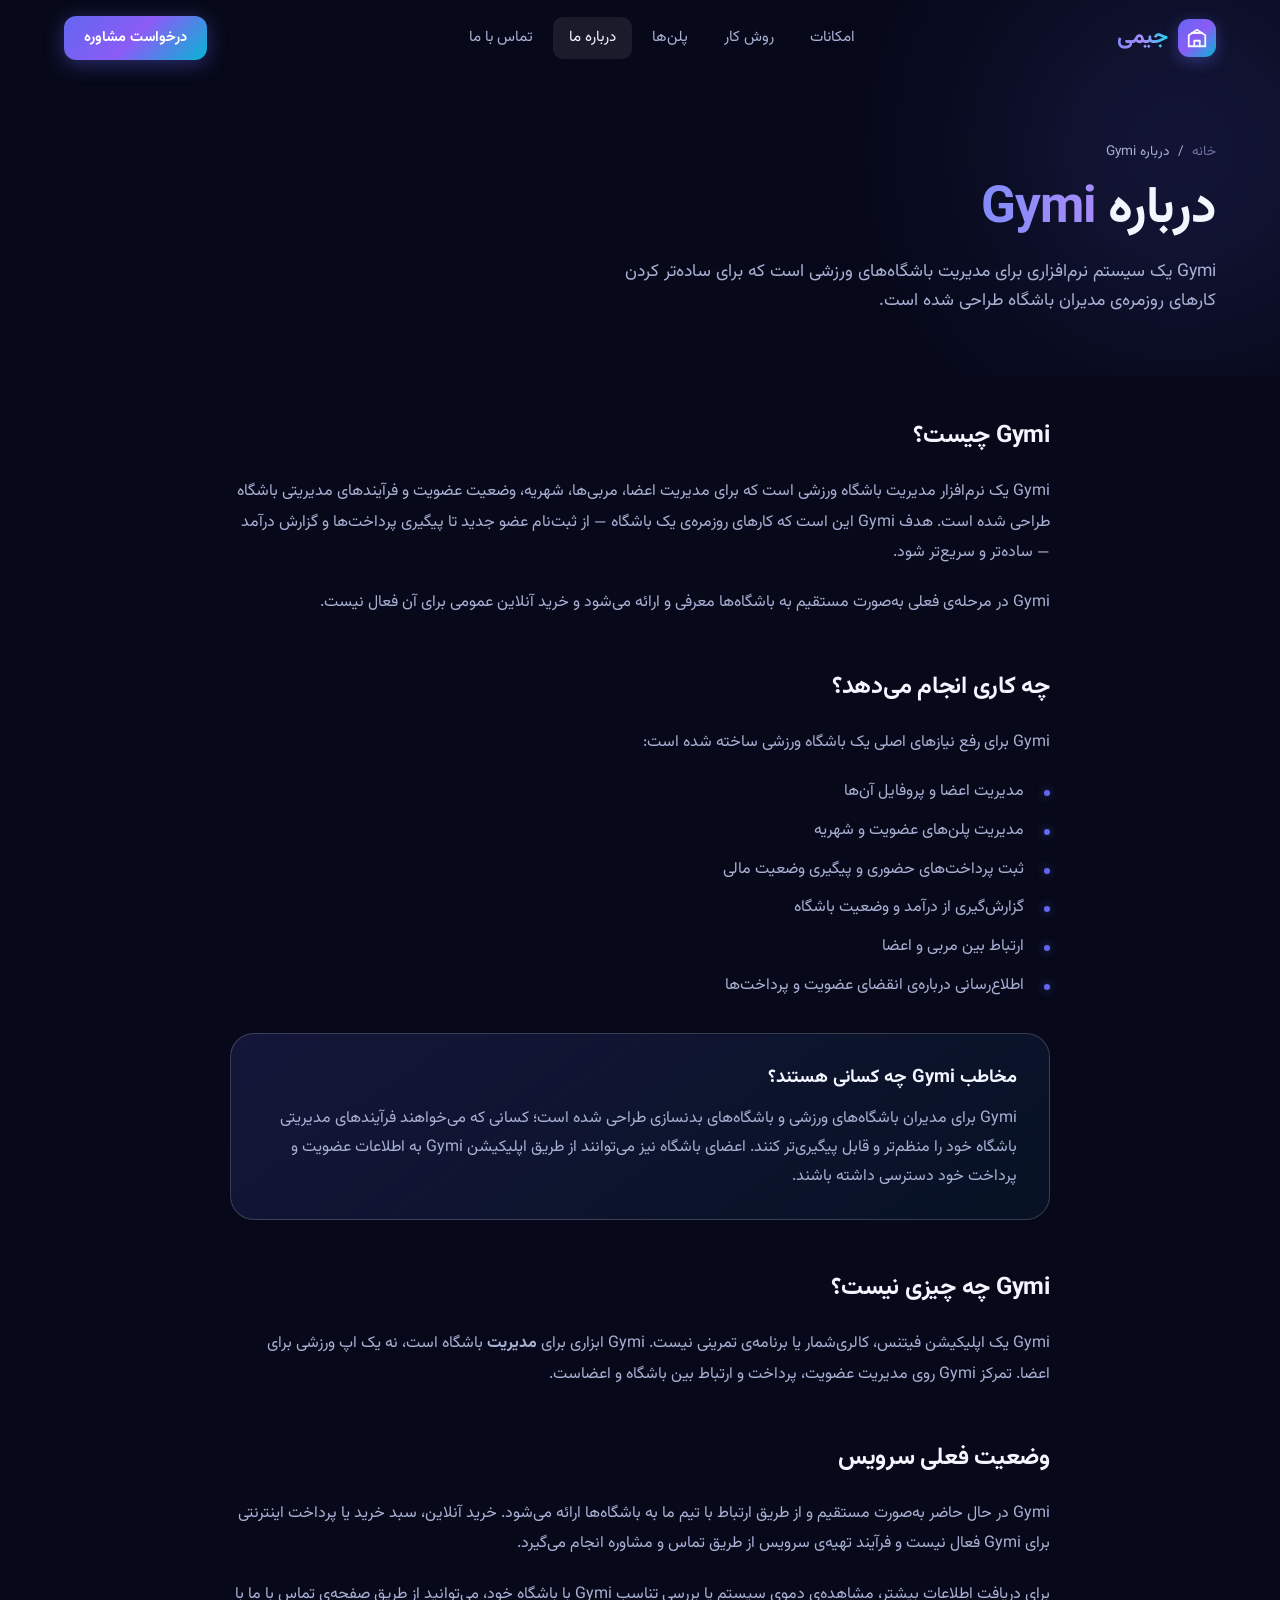
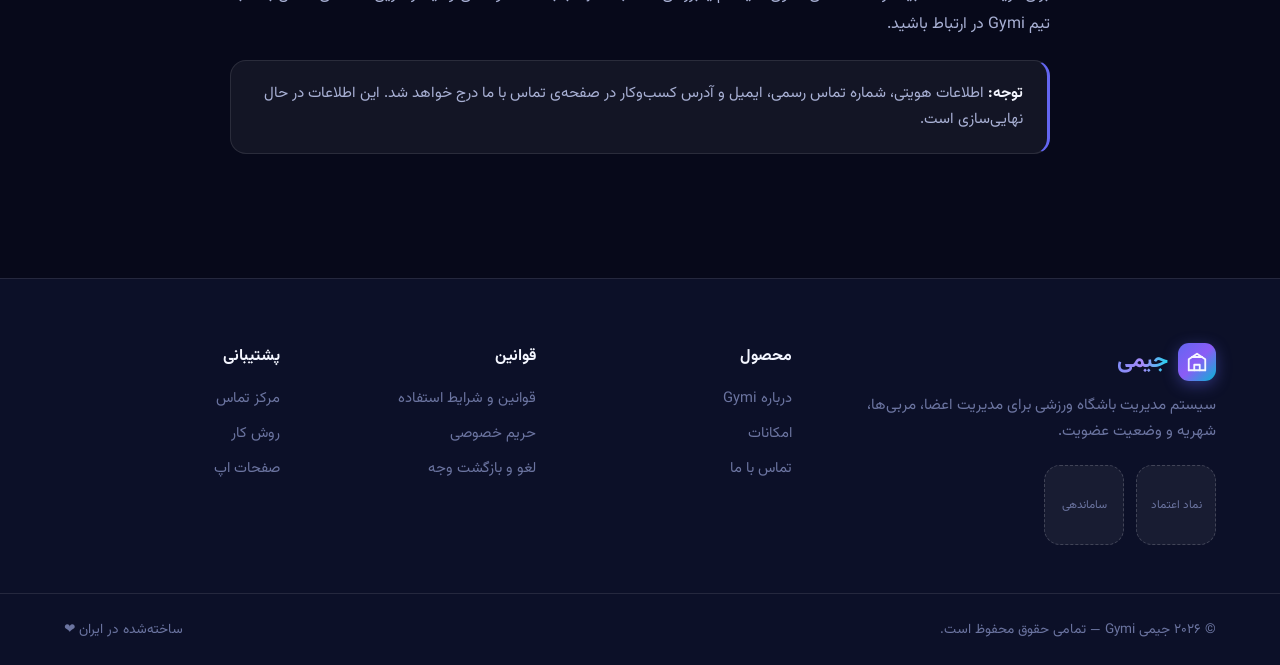
==== about.html @ 2851ead1 "add some pages" ====
<!DOCTYPE html>
<html lang="fa" dir="rtl">

<head>
    <meta charset="UTF-8">
    <meta name="viewport" content="width=device-width, initial-scale=1.0">
    <meta name="description"
        content="درباره جیمی (Gymi) — سیستم مدیریت باشگاه ورزشی برای مدیریت اعضا، مربی‌ها، شهریه و وضعیت عضویت.">
    <title>درباره Gymi | مدیریت هوشمند باشگاه ورزشی</title>

    <link rel="preload" href="fonts/Vazirmatn-Regular.woff2" as="font" type="font/woff2" crossorigin>
    <link rel="preload" href="fonts/Vazirmatn-Bold.woff2" as="font" type="font/woff2" crossorigin>
    <link rel="stylesheet" href="style.css">
</head>

<body>

    <div class="scroll-progress" id="scrollProgress"></div>

    <header class="navbar scrolled" id="navbar">
        <div class="container nav-container">
            <a href="index.html" class="logo">
                <span class="logo-icon">
                    <svg viewBox="0 0 24 24" fill="none" stroke="currentColor" stroke-width="2" stroke-linecap="round"
                        stroke-linejoin="round">
                        <path d="M6.5 6.5h11" />
                        <path d="M21 21H3" />
                        <path d="M3 21V9l9-6 9 6v12" />
                        <path d="M9 21v-6h6v6" />
                    </svg>
                </span>
                <span class="logo-accent">جیمی</span>
            </a>

            <nav class="nav-menu" id="navMenu">
                <a href="index.html#features" class="nav-link">امکانات</a>
                <a href="index.html#how" class="nav-link">روش کار</a>
                <a href="index.html#pricing" class="nav-link">پلن‌ها</a>
                <a href="about.html" class="nav-link active">درباره ما</a>
                <a href="contact.html" class="nav-link">تماس با ما</a>
                <div class="nav-actions-mobile">
                    <a href="contact.html" class="btn btn-primary btn-sm">درخواست مشاوره</a>
                </div>
            </nav>

            <div class="nav-actions">
                <a href="contact.html" class="btn btn-primary btn-sm">درخواست مشاوره</a>
                <button class="hamburger" id="hamburger" aria-label="منو">
                    <span></span><span></span><span></span>
                </button>
            </div>
        </div>
    </header>

    <section class="page-header">
        <div class="container">
            <div class="page-header-content">
                <nav class="page-breadcrumb" aria-label="مسیر صفحه">
                    <a href="index.html">خانه</a>
                    <span>/</span>
                    <span>درباره Gymi</span>
                </nav>
                <h1 class="page-title">درباره <span class="gradient-text">Gymi</span></h1>
                <p class="page-subtitle">
                    Gymi یک سیستم نرم‌افزاری برای مدیریت باشگاه‌های ورزشی است که برای ساده‌تر کردن کارهای روزمره‌ی
                    مدیران باشگاه طراحی شده است.
                </p>
            </div>
        </div>
    </section>

    <section class="legal-section">
        <div class="container">
            <div class="about-content">

                <h2>Gymi چیست؟</h2>
                <p>
                    Gymi یک نرم‌افزار مدیریت باشگاه ورزشی است که برای مدیریت اعضا، مربی‌ها، شهریه، وضعیت عضویت و
                    فرآیندهای مدیریتی باشگاه طراحی شده است. هدف Gymi این است که کارهای روزمره‌ی یک باشگاه — از ثبت‌نام
                    عضو جدید تا پیگیری پرداخت‌ها و گزارش درآمد — ساده‌تر و سریع‌تر شود.
                </p>
                <p>
                    Gymi در مرحله‌ی فعلی به‌صورت مستقیم به باشگاه‌ها معرفی و ارائه می‌شود و خرید آنلاین عمومی برای آن
                    فعال نیست.
                </p>

                <h2>چه کاری انجام می‌دهد؟</h2>
                <p>Gymi برای رفع نیازهای اصلی یک باشگاه ورزشی ساخته شده است:</p>
                <ul>
                    <li>مدیریت اعضا و پروفایل آن‌ها</li>
                    <li>مدیریت پلن‌های عضویت و شهریه</li>
                    <li>ثبت پرداخت‌های حضوری و پیگیری وضعیت مالی</li>
                    <li>گزارش‌گیری از درآمد و وضعیت باشگاه</li>
                    <li>ارتباط بین مربی و اعضا</li>
                    <li>اطلاع‌رسانی درباره‌ی انقضای عضویت و پرداخت‌ها</li>
                </ul>

                <div class="about-highlight">
                    <h3>مخاطب Gymi چه کسانی هستند؟</h3>
                    <p>
                        Gymi برای مدیران باشگاه‌های ورزشی و باشگاه‌های بدنسازی طراحی شده است؛ کسانی که می‌خواهند
                        فرآیندهای مدیریتی باشگاه خود را منظم‌تر و قابل پیگیری‌تر کنند. اعضای باشگاه نیز می‌توانند از
                        طریق اپلیکیشن Gymi به اطلاعات عضویت و پرداخت خود دسترسی داشته باشند.
                    </p>
                </div>

                <h2>Gymi چه چیزی نیست؟</h2>
                <p>
                    Gymi یک اپلیکیشن فیتنس، کالری‌شمار یا برنامه‌ی تمرینی نیست. Gymi ابزاری برای <strong>مدیریت</strong>
                    باشگاه است، نه یک اپ ورزشی برای اعضا. تمرکز Gymi روی مدیریت عضویت، پرداخت و ارتباط بین باشگاه و
                    اعضاست.
                </p>

                <h2>وضعیت فعلی سرویس</h2>
                <p>
                    Gymi در حال حاضر به‌صورت مستقیم و از طریق ارتباط با تیم ما به باشگاه‌ها ارائه می‌شود. خرید آنلاین،
                    سبد خرید یا پرداخت اینترنتی برای Gymi فعال نیست و فرآیند تهیه‌ی سرویس از طریق تماس و مشاوره انجام
                    می‌گیرد.
                </p>
                <p>
                    برای دریافت اطلاعات بیشتر، مشاهده‌ی دموی سیستم یا بررسی تناسب Gymi با باشگاه خود، می‌توانید از طریق
                    صفحه‌ی <a href="contact.html">تماس با ما</a> با تیم Gymi در ارتباط باشید.
                </p>

                <div class="legal-note">
                    <strong>توجه:</strong> اطلاعات هویتی، شماره تماس رسمی، ایمیل و آدرس کسب‌وکار در صفحه‌ی <a
                        href="contact.html">تماس با ما</a> درج خواهد شد. این اطلاعات در حال نهایی‌سازی است.
                </div>

            </div>
        </div>
    </section>

    <footer class="footer">
        <div class="container footer-container">
            <div class="footer-brand">
                <a href="index.html" class="logo">
                    <span class="logo-icon">
                        <svg viewBox="0 0 24 24" fill="none" stroke="currentColor" stroke-width="2"
                            stroke-linecap="round" stroke-linejoin="round">
                            <path d="M6.5 6.5h11" />
                            <path d="M21 21H3" />
                            <path d="M3 21V9l9-6 9 6v12" />
                            <path d="M9 21v-6h6v6" />
                        </svg>
                    </span>
                    <span class="logo-accent">جیمی</span>
                </a>
                <p>سیستم مدیریت باشگاه ورزشی برای مدیریت اعضا، مربی‌ها، شهریه و وضعیت عضویت.</p>
                <div class="trust-badges" aria-label="نمادهای اعتماد">
                    <div class="trust-badge-placeholder" title="محل قرارگیری نماد اعتماد الکترونیکی"><span>نماد
                            اعتماد</span></div>
                    <div class="trust-badge-placeholder" title="محل قرارگیری نماد ساماندهی"><span>ساماندهی</span></div>
                </div>
            </div>
            <div class="footer-links">
                <div class="footer-col">
                    <h4>محصول</h4>
                    <a href="about.html">درباره Gymi</a>
                    <a href="index.html#features">امکانات</a>
                    <a href="contact.html">تماس با ما</a>
                </div>
                <div class="footer-col">
                    <h4>قوانین</h4>
                    <a href="terms.html">قوانین و شرایط استفاده</a>
                    <a href="privacy.html">حریم خصوصی</a>
                    <a href="refund.html">لغو و بازگشت وجه</a>
                </div>
                <div class="footer-col">
                    <h4>پشتیبانی</h4>
                    <a href="contact.html">مرکز تماس</a>
                    <a href="index.html#how">روش کار</a>
                    <a href="index.html#showcase">صفحات اپ</a>
                </div>
            </div>
        </div>
        <div class="footer-bottom">
            <div class="container">
                <p>© ۲۰۲۶ جیمی Gymi — تمامی حقوق محفوظ است.</p>
                <p class="footer-note">ساخته‌شده در ایران ❤️</p>
            </div>
        </div>
    </footer>

    <script src="script.js"></script>
</body>

</html>
---- style.css ----
/* =================================
   Font Face — Vazirmatn (Self-Hosted)
   ================================= */
@font-face {
    font-family: 'Vazirmatn';
    src: url('fonts/Vazirmatn-Regular.woff2') format('woff2');
    font-weight: 400;
    font-style: normal;
    font-display: swap;
}

@font-face {
    font-family: 'Vazirmatn';
    src: url('fonts/Vazirmatn-SemiBold.woff2') format('woff2');
    font-weight: 600;
    font-style: normal;
    font-display: swap;
}

@font-face {
    font-family: 'Vazirmatn';
    src: url('fonts/Vazirmatn-Bold.woff2') format('woff2');
    font-weight: 800;
    font-style: normal;
    font-display: swap;
}

:root {
    --bg: #07091a;
    --bg-2: #0c1028;
    --surface: rgba(255, 255, 255, 0.05);
    --surface-2: rgba(255, 255, 255, 0.08);
    --border: rgba(255, 255, 255, 0.1);
    --border-2: rgba(255, 255, 255, 0.18);

    --text: #f4f6ff;
    --text-2: #a8b0d4;
    --text-3: #6b74a0;

    --primary: #6366f1;
    --primary-2: #8b5cf6;
    --accent: #06b6d4;
    --success: #10b981;
    --warning: #f59e0b;

    --grad-primary: linear-gradient(135deg, #6366f1 0%, #8b5cf6 50%, #06b6d4 100%);
    --grad-text: linear-gradient(90deg, #818cf8, #a78bfa, #22d3ee);
    --grad-card: linear-gradient(145deg, rgba(99, 102, 241, 0.15), rgba(6, 182, 212, 0.05));

    --shadow-sm: 0 2px 8px rgba(0, 0, 0, 0.2);
    --shadow-md: 0 8px 30px rgba(0, 0, 0, 0.35);
    --shadow-lg: 0 20px 60px rgba(0, 0, 0, 0.5);
    --shadow-glow: 0 0 40px rgba(99, 102, 241, 0.35);

    --container: 1200px;
    --radius: 16px;
    --radius-lg: 24px;
    --radius-xl: 32px;

    --t-fast: 0.2s ease;
    --t-base: 0.35s cubic-bezier(0.4, 0, 0.2, 1);
    --t-slow: 0.6s cubic-bezier(0.16, 1, 0.3, 1);
}

*,
*::before,
*::after {
    margin: 0;
    padding: 0;
    box-sizing: border-box;
}

html {
    scroll-behavior: smooth;
    scroll-padding-top: 90px;
}

body {
    font-family: 'Vazirmatn', system-ui, -apple-system, 'Segoe UI', sans-serif;
    background-color: var(--bg);
    color: var(--text);
    line-height: 1.7;
    overflow-x: hidden;
    -webkit-font-smoothing: antialiased;
}

body.no-scroll {
    overflow: hidden;
}

a {
    color: inherit;
    text-decoration: none;
}

ul {
    list-style: none;
}

img,
svg {
    display: block;
    max-width: 100%;
}

button {
    font-family: inherit;
    cursor: pointer;
    border: none;
    background: none;
    color: inherit;
}

.container {
    width: 100%;
    max-width: var(--container);
    margin: 0 auto;
    padding: 0 24px;
}

::selection {
    background: var(--primary);
    color: #fff;
}

::-webkit-scrollbar {
    width: 10px;
}

::-webkit-scrollbar-track {
    background: var(--bg-2);
}

::-webkit-scrollbar-thumb {
    background: linear-gradient(180deg, var(--primary), var(--primary-2));
    border-radius: 10px;
    border: 2px solid var(--bg-2);
}

/* ===== Preloader ===== */
.preloader {
    position: fixed;
    inset: 0;
    z-index: 9999;
    background: var(--bg);
    display: flex;
    align-items: center;
    justify-content: center;
    transition: opacity 0.5s ease, visibility 0.5s ease;
}

.preloader.hidden {
    opacity: 0;
    visibility: hidden;
    pointer-events: none;
}

.preloader-content {
    text-align: center;
}

.preloader-logo {
    font-size: 2rem;
    font-weight: 800;
    margin-bottom: 20px;
    background: var(--grad-text);
    -webkit-background-clip: text;
    background-clip: text;
    -webkit-text-fill-color: transparent;
    animation: pulse 1.5s ease-in-out infinite;
}

.preloader-bar {
    width: 200px;
    height: 4px;
    background: var(--surface-2);
    border-radius: 10px;
    overflow: hidden;
}

.preloader-bar span {
    display: block;
    height: 100%;
    width: 40%;
    background: var(--grad-primary);
    border-radius: 10px;
    animation: loading 1.2s ease-in-out infinite;
}

@keyframes loading {
    0% {
        transform: translateX(100%);
    }

    100% {
        transform: translateX(-250%);
    }
}

@keyframes pulse {

    0%,
    100% {
        opacity: 1;
    }

    50% {
        opacity: 0.5;
    }
}

/* ===== Scroll Progress ===== */
.scroll-progress {
    position: fixed;
    top: 0;
    right: 0;
    height: 3px;
    width: 0%;
    background: var(--grad-primary);
    z-index: 1000;
    transition: width 0.1s linear;
    box-shadow: 0 0 10px rgba(99, 102, 241, 0.6);
}

/* ===== Buttons ===== */
.btn {
    display: inline-flex;
    align-items: center;
    justify-content: center;
    gap: 8px;
    padding: 14px 28px;
    border-radius: 12px;
    font-size: 1rem;
    font-weight: 700;
    transition: all var(--t-base);
    position: relative;
    overflow: hidden;
    white-space: nowrap;
}

.btn-sm {
    padding: 10px 20px;
    font-size: 0.9rem;
}

.btn-block {
    width: 100%;
}

.btn-primary {
    background: var(--grad-primary);
    color: #fff;
    box-shadow: 0 4px 20px rgba(99, 102, 241, 0.4);
}

.btn-primary::before {
    content: '';
    position: absolute;
    inset: 0;
    background: linear-gradient(135deg, #818cf8, #22d3ee);
    opacity: 0;
    transition: opacity var(--t-base);
}

.btn-primary:hover {
    transform: translateY(-2px);
    box-shadow: 0 8px 30px rgba(99, 102, 241, 0.55);
}

.btn-primary:hover::before {
    opacity: 1;
}

.btn-primary>* {
    position: relative;
    z-index: 1;
}

.btn-ghost {
    background: var(--surface);
    border: 1px solid var(--border-2);
    color: var(--text);
    backdrop-filter: blur(10px);
}

.btn-ghost:hover {
    background: var(--surface-2);
    border-color: var(--primary);
    transform: translateY(-2px);
}

/* ===== Navbar ===== */
.navbar {
    position: fixed;
    top: 0;
    right: 0;
    left: 0;
    z-index: 100;
    padding: 16px 0;
    transition: all var(--t-base);
}

.navbar.scrolled {
    padding: 10px 0;
    background: rgba(7, 9, 26, 0.8);
    backdrop-filter: blur(20px) saturate(180%);
    border-bottom: 1px solid var(--border);
    box-shadow: 0 10px 40px rgba(0, 0, 0, 0.3);
}

.nav-container {
    display: flex;
    align-items: center;
    justify-content: space-between;
    gap: 20px;
}

.logo {
    display: flex;
    align-items: center;
    gap: 10px;
    font-size: 1.4rem;
    font-weight: 800;
    transition: transform var(--t-fast);
}

.logo:hover {
    transform: scale(1.05);
}

.logo-icon {
    width: 38px;
    height: 38px;
    display: grid;
    place-items: center;
    background: var(--grad-primary);
    border-radius: 11px;
    padding: 8px;
    box-shadow: 0 4px 15px rgba(99, 102, 241, 0.4);
}

.logo-accent {
    background: var(--grad-text);
    -webkit-background-clip: text;
    background-clip: text;
    -webkit-text-fill-color: transparent;
}

.nav-menu {
    display: flex;
    align-items: center;
    gap: 4px;
}

.nav-link {
    padding: 8px 16px;
    border-radius: 10px;
    font-size: 0.95rem;
    font-weight: 500;
    color: var(--text-2);
    transition: all var(--t-fast);
    position: relative;
}

.nav-link:hover {
    color: var(--text);
    background: var(--surface);
}

.nav-link.active {
    color: var(--text);
    background: var(--surface-2);
}

.nav-actions {
    display: flex;
    align-items: center;
    gap: 12px;
}

.nav-actions-mobile {
    display: none;
}

.hamburger {
    display: none;
    width: 44px;
    height: 44px;
    flex-direction: column;
    align-items: center;
    justify-content: center;
    gap: 5px;
    border-radius: 12px;
    background: var(--surface);
    border: 1px solid var(--border);
}

.hamburger span {
    width: 20px;
    height: 2px;
    background: var(--text);
    border-radius: 2px;
    transition: all var(--t-base);
}

.hamburger.active span:nth-child(1) {
    transform: translateY(7px) rotate(45deg);
}

.hamburger.active span:nth-child(2) {
    opacity: 0;
}

.hamburger.active span:nth-child(3) {
    transform: translateY(-7px) rotate(-45deg);
}

/* ===== Hero ===== */
.hero {
    position: relative;
    min-height: 100vh;
    display: flex;
    align-items: center;
    padding: 140px 0 80px;
    overflow: hidden;
}

.hero-bg {
    position: absolute;
    inset: 0;
    z-index: 0;
    pointer-events: none;
}

.orb {
    position: absolute;
    border-radius: 50%;
    filter: blur(100px);
    opacity: 0.4;
    animation: floatOrb 20s ease-in-out infinite;
}

.orb-1 {
    width: 500px;
    height: 500px;
    background: radial-gradient(circle, #6366f1, transparent 70%);
    top: -100px;
    right: -150px;
}

.orb-2 {
    width: 450px;
    height: 450px;
    background: radial-gradient(circle, #06b6d4, transparent 70%);
    bottom: -150px;
    left: -100px;
    animation-delay: -7s;
}

.orb-3 {
    width: 350px;
    height: 350px;
    background: radial-gradient(circle, #8b5cf6, transparent 70%);
    top: 40%;
    left: 35%;
    animation-delay: -14s;
}

@keyframes floatOrb {

    0%,
    100% {
        transform: translate(0, 0) scale(1);
    }

    33% {
        transform: translate(40px, -50px) scale(1.1);
    }

    66% {
        transform: translate(-30px, 40px) scale(0.95);
    }
}

.grid-overlay {
    position: absolute;
    inset: 0;
    background-image:
        linear-gradient(rgba(255, 255, 255, 0.03) 1px, transparent 1px),
        linear-gradient(90deg, rgba(255, 255, 255, 0.03) 1px, transparent 1px);
    background-size: 60px 60px;
    mask-image: radial-gradient(ellipse at center, black 30%, transparent 75%);
    -webkit-mask-image: radial-gradient(ellipse at center, black 30%, transparent 75%);
}

.hero-container {
    position: relative;
    z-index: 1;
    display: grid;
    grid-template-columns: 1.1fr 0.9fr;
    align-items: center;
    gap: 60px;
}

.hero-content {
    max-width: 620px;
}

.badge {
    display: inline-flex;
    align-items: center;
    gap: 10px;
    padding: 8px 18px;
    background: var(--surface);
    border: 1px solid var(--border-2);
    border-radius: 100px;
    font-size: 0.85rem;
    font-weight: 600;
    color: var(--text-2);
    backdrop-filter: blur(10px);
    margin-bottom: 24px;
}

.pulse-dot {
    width: 8px;
    height: 8px;
    background: var(--success);
    border-radius: 50%;
    position: relative;
}

.pulse-dot::before {
    content: '';
    position: absolute;
    inset: 0;
    background: var(--success);
    border-radius: 50%;
    animation: pulseRing 2s ease-out infinite;
}

@keyframes pulseRing {
    0% {
        transform: scale(1);
        opacity: 1;
    }

    100% {
        transform: scale(3);
        opacity: 0;
    }
}

.hero-title {
    font-size: clamp(2.5rem, 5.5vw, 4.5rem);
    font-weight: 900;
    line-height: 1.15;
    margin-bottom: 24px;
    letter-spacing: -0.02em;
}

.gradient-text {
    background: var(--grad-text);
    -webkit-background-clip: text;
    background-clip: text;
    -webkit-text-fill-color: transparent;
    background-size: 200% 200%;
    animation: gradientShift 5s ease infinite;
}

@keyframes gradientShift {

    0%,
    100% {
        background-position: 0% 50%;
    }

    50% {
        background-position: 100% 50%;
    }
}

.hero-subtitle {
    font-size: 1.15rem;
    color: var(--text-2);
    margin-bottom: 36px;
    max-width: 540px;
}

.hero-buttons {
    display: flex;
    gap: 16px;
    flex-wrap: wrap;
    margin-bottom: 40px;
}

.hero-trust {
    display: flex;
    align-items: center;
    gap: 16px;
}

.avatars {
    display: flex;
}

.avatar {
    width: 42px;
    height: 42px;
    border-radius: 50%;
    display: grid;
    place-items: center;
    font-weight: 700;
    font-size: 0.95rem;
    color: #fff;
    background: var(--grad-primary);
    border: 2px solid var(--bg);
    margin-right: -12px;
}

.avatar:nth-child(2) {
    background: linear-gradient(135deg, #06b6d4, #3b82f6);
}

.avatar:nth-child(3) {
    background: linear-gradient(135deg, #8b5cf6, #ec4899);
}

.avatar:nth-child(4) {
    background: linear-gradient(135deg, #f59e0b, #ef4444);
}

.stars {
    color: var(--warning);
    letter-spacing: 2px;
    font-size: 0.9rem;
    margin-bottom: 2px;
}

.trust-text span {
    font-size: 0.9rem;
    color: var(--text-2);
}

/* ===== Phone Mockup ===== */
.hero-visual {
    display: flex;
    justify-content: center;
    align-items: center;
}

.phone-wrapper {
    position: relative;
    width: 340px;
}

.phone {
    position: relative;
    width: 320px;
    height: 650px;
    background: linear-gradient(145deg, #1a1f3d, #0d1026);
    border-radius: 48px;
    border: 2px solid var(--border-2);
    padding: 14px;
    box-shadow: var(--shadow-lg), var(--shadow-glow);
    animation: phoneFloat 6s ease-in-out infinite;
    z-index: 2;
}

@keyframes phoneFloat {

    0%,
    100% {
        transform: translateY(0) rotate(0deg);
    }

    50% {
        transform: translateY(-25px) rotate(-1.5deg);
    }
}

.phone-notch {
    position: absolute;
    top: 14px;
    left: 50%;
    transform: translateX(-50%);
    width: 110px;
    height: 26px;
    background: #000;
    border-radius: 0 0 18px 18px;
    z-index: 10;
}

.phone-screen {
    width: 100%;
    height: 100%;
    background: #0a0d20;
    border-radius: 28px;
    overflow: hidden;
    padding: 0;
    display: flex;
    flex-direction: column;
}

.app-header {
    text-align: center;
}

.app-greeting {
    font-size: 1.15rem;
    font-weight: 800;
    margin-bottom: 2px;
}

.app-sub {
    font-size: 0.8rem;
    color: var(--text-3);
}

.app-stats {
    display: grid;
    grid-template-columns: 1fr 1fr;
    gap: 10px;
}

.app-stat {
    background: var(--surface);
    border: 1px solid var(--border);
    border-radius: 16px;
    padding: 14px 12px;
    text-align: center;
}

.app-stat.accent {
    background: var(--grad-card);
    border-color: rgba(99, 102, 241, 0.4);
}

.as-value {
    font-size: 1.6rem;
    font-weight: 900;
    background: var(--grad-text);
    -webkit-background-clip: text;
    background-clip: text;
    -webkit-text-fill-color: transparent;
}

.as-label {
    font-size: 0.7rem;
    color: var(--text-3);
    margin-top: 2px;
}

.app-chart {
    background: var(--surface);
    border: 1px solid var(--border);
    border-radius: 16px;
    padding: 14px;
}

.ac-title {
    font-size: 0.8rem;
    font-weight: 700;
    color: var(--text-2);
    margin-bottom: 12px;
}

.chart-bars {
    display: flex;
    align-items: flex-end;
    gap: 8px;
    height: 90px;
}

.bar {
    flex: 1;
    height: var(--h);
    background: var(--grad-primary);
    border-radius: 6px 6px 3px 3px;
    opacity: 0.85;
    transform-origin: bottom;
    animation: barGrow 1.5s cubic-bezier(0.16, 1, 0.3, 1) backwards;
}

.bar:nth-child(1) {
    animation-delay: 0.1s;
}

.bar:nth-child(2) {
    animation-delay: 0.2s;
}

.bar:nth-child(3) {
    animation-delay: 0.3s;
}

.bar:nth-child(4) {
    animation-delay: 0.4s;
}

.bar:nth-child(5) {
    animation-delay: 0.5s;
}

.bar:nth-child(6) {
    animation-delay: 0.6s;
}

.bar:nth-child(7) {
    animation-delay: 0.7s;
}

@keyframes barGrow {
    from {
        transform: scaleY(0);
        opacity: 0;
    }

    to {
        transform: scaleY(1);
        opacity: 0.85;
    }
}

.app-classes {
    background: var(--surface);
    border: 1px solid var(--border);
    border-radius: 16px;
    padding: 14px;
    flex: 1;
}

.class-item {
    display: flex;
    align-items: center;
    gap: 10px;
    padding: 8px 0;
    font-size: 0.82rem;
    color: var(--text-2);
    border-bottom: 1px solid var(--border);
}

.class-item:last-child {
    border-bottom: none;
}

.ci-dot {
    width: 9px;
    height: 9px;
    border-radius: 50%;
    background: var(--success);
    flex-shrink: 0;
}

.ci-dot.violet {
    background: var(--primary-2);
}

.ci-dot.orange {
    background: var(--warning);
}

/* Floating Cards */
.floating-card {
    position: absolute;
    z-index: 3;
    display: flex;
    align-items: center;
    gap: 12px;
    background: rgba(16, 20, 46, 0.9);
    backdrop-filter: blur(20px);
    border: 1px solid var(--border-2);
    border-radius: 18px;
    padding: 14px 18px;
    box-shadow: var(--shadow-md);
    animation: cardFloat 5s ease-in-out infinite;
}

.card-revenue {
    top: 80px;
    left: -70px;
    animation-delay: -1s;
}

.card-members {
    bottom: 100px;
    right: -60px;
    animation-delay: -3s;
}

@keyframes cardFloat {

    0%,
    100% {
        transform: translateY(0) rotate(0deg);
    }

    50% {
        transform: translateY(-15px) rotate(1.5deg);
    }
}

.fc-icon {
    width: 42px;
    height: 42px;
    border-radius: 12px;
    display: grid;
    place-items: center;
    padding: 10px;
    flex-shrink: 0;
}

.fc-icon.green {
    background: rgba(16, 185, 129, 0.15);
    color: var(--success);
}

.fc-icon.violet {
    background: rgba(139, 92, 246, 0.15);
    color: var(--primary-2);
}

.fc-title {
    font-size: 0.75rem;
    color: var(--text-3);
    margin-bottom: 2px;
}

.fc-value {
    font-size: 1.05rem;
    font-weight: 800;
    margin-bottom: 2px;
}

.fc-trend {
    font-size: 0.68rem;
    color: var(--success);
}

.card-members .fc-trend {
    color: var(--text-3);
}

/* ===== Section Commons ===== */
.section {
    position: relative;
    padding: 100px 0;
}

.section-head {
    text-align: center;
    max-width: 720px;
    margin: 0 auto 64px;
}

.section-tag {
    display: inline-block;
    padding: 6px 18px;
    background: var(--surface);
    border: 1px solid var(--border-2);
    border-radius: 100px;
    font-size: 0.8rem;
    font-weight: 700;
    color: var(--primary);
    margin-bottom: 16px;
    letter-spacing: 1px;
}

.section-title {
    font-size: clamp(2rem, 4vw, 3.2rem);
    font-weight: 900;
    line-height: 1.2;
    margin-bottom: 16px;
    letter-spacing: -0.02em;
}

.section-desc {
    font-size: 1.1rem;
    color: var(--text-2);
}

/* ===== Brands Marquee ===== */
.brands {
    padding: 40px 0 20px;
    border-top: 1px solid var(--border);
    border-bottom: 1px solid var(--border);
    background: rgba(255, 255, 255, 0.015);
}

.brands-title {
    text-align: center;
    font-size: 0.85rem;
    color: var(--text-3);
    margin-bottom: 24px;
    letter-spacing: 1px;
}

.marquee {
    overflow: hidden;
    position: relative;
    mask-image: linear-gradient(90deg, transparent, black 10%, black 90%, transparent);
    -webkit-mask-image: linear-gradient(90deg, transparent, black 10%, black 90%, transparent);
}

.marquee-track {
    display: flex;
    gap: 60px;
    width: max-content;
    animation: marquee 25s linear infinite;
}

@keyframes marquee {
    from {
        transform: translateX(0);
    }

    to {
        transform: translateX(-50%);
    }
}

.brand-item {
    font-size: 1.2rem;
    font-weight: 700;
    color: var(--text-2);
    white-space: nowrap;
    transition: color var(--t-fast);
}

.brand-item:hover {
    color: var(--text);
}

/* ===== Features ===== */
.features-grid {
    display: grid;
    grid-template-columns: repeat(3, 1fr);
    gap: 24px;
}

.feature-card {
    position: relative;
    background: var(--surface);
    border: 1px solid var(--border);
    border-radius: var(--radius-lg);
    padding: 32px;
    transition: all var(--t-base);
    overflow: hidden;
}

.feature-card::before {
    content: '';
    position: absolute;
    inset: 0;
    background: var(--grad-card);
    opacity: 0;
    transition: opacity var(--t-base);
    pointer-events: none;
}

.feature-card:hover {
    transform: translateY(-8px);
    border-color: var(--border-2);
    box-shadow: var(--shadow-lg);
}

.feature-card:hover::before {
    opacity: 1;
}

.feature-icon {
    width: 56px;
    height: 56px;
    border-radius: 16px;
    display: grid;
    place-items: center;
    padding: 14px;
    margin-bottom: 20px;
    position: relative;
    z-index: 1;
    transition: transform var(--t-base);
}

.feature-card:hover .feature-icon {
    transform: scale(1.1) rotate(-5deg);
}

.icon-green {
    background: rgba(16, 185, 129, 0.15);
    color: var(--success);
}

.icon-violet {
    background: rgba(139, 92, 246, 0.15);
    color: var(--primary-2);
}

.icon-orange {
    background: rgba(245, 158, 11, 0.15);
    color: var(--warning);
}

.icon-cyan {
    background: rgba(6, 182, 212, 0.15);
    color: var(--accent);
}

.icon-pink {
    background: rgba(236, 72, 153, 0.15);
    color: #ec4899;
}

.icon-yellow {
    background: rgba(250, 204, 21, 0.15);
    color: #facc15;
}

.feature-card h3 {
    font-size: 1.25rem;
    font-weight: 800;
    margin-bottom: 10px;
    position: relative;
    z-index: 1;
}

.feature-card p {
    font-size: 0.95rem;
    color: var(--text-2);
    line-height: 1.7;
    position: relative;
    z-index: 1;
}

/* ===== Stats ===== */
.stats {
    padding: 80px 0;
    background: linear-gradient(180deg, transparent, rgba(99, 102, 241, 0.04), transparent);
}

.stats-grid {
    display: grid;
    grid-template-columns: repeat(4, 1fr);
    gap: 24px;
}

.stat-item {
    text-align: center;
    padding: 32px 16px;
    background: var(--surface);
    border: 1px solid var(--border);
    border-radius: var(--radius-lg);
    transition: all var(--t-base);
}

.stat-item:hover {
    transform: translateY(-6px);
    border-color: var(--primary);
    box-shadow: var(--shadow-glow);
}

.stat-number {
    font-size: clamp(2rem, 4vw, 3rem);
    font-weight: 900;
    line-height: 1.1;
    margin-bottom: 8px;
    background: var(--grad-text);
    -webkit-background-clip: text;
    background-clip: text;
    -webkit-text-fill-color: transparent;
}

.stat-label {
    font-size: 0.95rem;
    color: var(--text-2);
    font-weight: 500;
}

/* ===== How It Works ===== */
.steps {
    display: flex;
    align-items: stretch;
    justify-content: center;
    gap: 0;
    flex-wrap: wrap;
}

.step {
    flex: 1;
    min-width: 260px;
    max-width: 340px;
    text-align: center;
    padding: 32px 24px;
    background: var(--surface);
    border: 1px solid var(--border);
    border-radius: var(--radius-lg);
    transition: all var(--t-base);
}

.step:hover {
    transform: translateY(-8px);
    border-color: var(--primary);
    box-shadow: var(--shadow-lg);
}

.step-number {
    width: 64px;
    height: 64px;
    margin: 0 auto 20px;
    border-radius: 50%;
    display: grid;
    place-items: center;
    font-size: 1.6rem;
    font-weight: 900;
    background: var(--grad-primary);
    color: #fff;
    box-shadow: 0 8px 25px rgba(99, 102, 241, 0.4);
}

.step h3 {
    font-size: 1.25rem;
    font-weight: 800;
    margin-bottom: 10px;
}

.step p {
    font-size: 0.95rem;
    color: var(--text-2);
}

.step-line {
    width: 60px;
    align-self: center;
    height: 2px;
    background: linear-gradient(90deg, var(--primary), transparent);
    margin: 0 12px;
}

/* ===== Showcase ===== */
.showcase-grid {
    display: grid;
    grid-template-columns: 280px 1fr;
    gap: 60px;
    align-items: center;
}

.showcase-tabs {
    display: flex;
    flex-direction: column;
    gap: 12px;
}

.tab {
    display: flex;
    align-items: center;
    gap: 12px;
    padding: 16px 24px;
    border-radius: var(--radius);
    background: var(--surface);
    border: 1px solid var(--border);
    font-size: 1rem;
    font-weight: 600;
    color: var(--text-2);
    text-align: right;
    transition: all var(--t-base);
    position: relative;
    overflow: hidden;
}

.tab::before {
    content: '';
    position: absolute;
    right: 0;
    top: 50%;
    transform: translateY(-50%);
    width: 3px;
    height: 0;
    background: var(--grad-primary);
    transition: height var(--t-base);
    border-radius: 3px;
}

.tab:hover {
    color: var(--text);
    background: var(--surface-2);
}

.tab.active {
    color: var(--text);
    background: var(--grad-card);
    border-color: rgba(99, 102, 241, 0.4);
    box-shadow: var(--shadow-sm);
}

.tab.active::before {
    height: 60%;
}

.showcase-stage {
    display: flex;
    justify-content: center;
    align-items: center;
    min-height: 720px;
    position: relative;
}

.showcase-stage::before {
    content: '';
    position: absolute;
    width: 400px;
    height: 400px;
    background: radial-gradient(circle, rgba(99, 102, 241, 0.25), transparent 70%);
    filter: blur(80px);
    z-index: 0;
}

.stage-phone {
    position: relative;
    z-index: 1;
    width: 288px;
    height: 620px;
    background: linear-gradient(145deg, #1a1f3d, #0d1026);
    border-radius: 40px;
    border: 2px solid var(--border-2);
    padding: 12px;
    box-shadow: var(--shadow-lg), var(--shadow-glow);
    animation: phoneFloat 6s ease-in-out infinite;
    transition: transform 0.5s cubic-bezier(0.16, 1, 0.3, 1), opacity 0.5s ease;
}

.stage-phone.switching {
    transform: scale(0.92);
    opacity: 0.4;
}



/* ===== Testimonials ===== */
.testimonials-grid {
    display: grid;
    grid-template-columns: repeat(3, 1fr);
    gap: 24px;
}

.testimonial-card {
    background: var(--surface);
    border: 1px solid var(--border);
    border-radius: var(--radius-lg);
    padding: 32px;
    transition: all var(--t-base);
    display: flex;
    flex-direction: column;
}

.testimonial-card:hover {
    transform: translateY(-8px);
    border-color: var(--border-2);
    box-shadow: var(--shadow-lg);
}

.testimonial-card .stars {
    font-size: 1.1rem;
    margin-bottom: 16px;
}

.testimonial-card p {
    font-size: 1rem;
    color: var(--text-2);
    line-height: 1.8;
    margin-bottom: 24px;
    flex: 1;
}

.testimonial-author {
    display: flex;
    align-items: center;
    gap: 12px;
}

.testimonial-author .avatar {
    margin-right: 0;
    flex-shrink: 0;
}

.ta-name {
    font-weight: 700;
    font-size: 0.95rem;
}

.ta-role {
    font-size: 0.82rem;
    color: var(--text-3);
}

/* ===== Pricing ===== */
.pricing-grid {
    display: grid;
    grid-template-columns: repeat(3, 1fr);
    gap: 24px;
    align-items: stretch;
}

.pricing-card {
    position: relative;
    background: var(--surface);
    border: 1px solid var(--border);
    border-radius: var(--radius-lg);
    padding: 36px 32px;
    transition: all var(--t-base);
    display: flex;
    flex-direction: column;
}

.pricing-card:hover {
    transform: translateY(-8px);
    border-color: var(--border-2);
    box-shadow: var(--shadow-lg);
}

.pricing-card.popular {
    background: var(--grad-card);
    border-color: rgba(99, 102, 241, 0.5);
    box-shadow: var(--shadow-glow);
    transform: scale(1.03);
}

.pricing-card.popular:hover {
    transform: scale(1.03) translateY(-8px);
}

.popular-badge {
    position: absolute;
    top: -14px;
    right: 32px;
    padding: 6px 16px;
    background: var(--grad-primary);
    border-radius: 100px;
    font-size: 0.78rem;
    font-weight: 700;
    color: #fff;
    box-shadow: 0 4px 15px rgba(99, 102, 241, 0.5);
}

.pricing-name {
    font-size: 1.15rem;
    font-weight: 800;
    color: var(--text-2);
    margin-bottom: 12px;
}

.pricing-price {
    font-size: 2.4rem;
    font-weight: 900;
    margin-bottom: 24px;
    line-height: 1;
}

.pricing-unit {
    font-size: 0.9rem;
    font-weight: 500;
    color: var(--text-3);
}

.pricing-features {
    display: flex;
    flex-direction: column;
    gap: 12px;
    margin-bottom: 28px;
    flex: 1;
}

.pricing-features li {
    display: flex;
    align-items: center;
    gap: 10px;
    font-size: 0.95rem;
    color: var(--text-2);
}

.pricing-features li::before {
    content: '✓';
    width: 22px;
    height: 22px;
    border-radius: 50%;
    background: rgba(16, 185, 129, 0.15);
    color: var(--success);
    display: grid;
    place-items: center;
    font-size: 0.75rem;
    font-weight: 900;
    flex-shrink: 0;
}

/* ===== Download CTA ===== */
.download {
    padding-bottom: 100px;
}

.download-card {
    position: relative;
    background: linear-gradient(135deg, rgba(99, 102, 241, 0.12), rgba(6, 182, 212, 0.06));
    border: 1px solid var(--border-2);
    border-radius: var(--radius-xl);
    padding: 72px 40px;
    text-align: center;
    overflow: hidden;
}

.download-glow {
    position: absolute;
    top: -50%;
    left: 50%;
    transform: translateX(-50%);
    width: 700px;
    height: 700px;
    background: radial-gradient(circle, rgba(99, 102, 241, 0.3), transparent 60%);
    filter: blur(60px);
    pointer-events: none;
}

.download-content {
    position: relative;
    z-index: 1;
}

.download-title {
    font-size: clamp(1.8rem, 4vw, 3rem);
    font-weight: 900;
    line-height: 1.25;
    margin-bottom: 16px;
}

.download-desc {
    font-size: 1.1rem;
    color: var(--text-2);
    margin-bottom: 40px;
}

.download-buttons {
    display: flex;
    justify-content: center;
    gap: 16px;
    flex-wrap: wrap;
}

.store-btn {
    display: flex;
    align-items: center;
    gap: 12px;
    padding: 14px 24px;
    background: rgba(255, 255, 255, 0.06);
    border: 1px solid var(--border-2);
    border-radius: 16px;
    transition: all var(--t-base);
    backdrop-filter: blur(10px);
}

.store-btn:hover {
    transform: translateY(-4px);
    background: rgba(255, 255, 255, 0.12);
    border-color: var(--primary);
    box-shadow: var(--shadow-md);
}

.store-btn svg {
    color: var(--text);
    flex-shrink: 0;
}

.store-btn small {
    display: block;
    font-size: 0.72rem;
    color: var(--text-3);
    line-height: 1.2;
}

.store-btn strong {
    display: block;
    font-size: 1rem;
    font-weight: 700;
    line-height: 1.3;
}

/* ===== Footer ===== */
.footer {
    background: var(--bg-2);
    border-top: 1px solid var(--border);
    padding-top: 64px;
}

.footer-container {
    display: grid;
    grid-template-columns: 1fr 2fr;
    gap: 60px;
    padding-bottom: 48px;
}

.footer-brand p {
    color: var(--text-3);
    font-size: 0.95rem;
    margin-top: 12px;
}

.footer-links {
    display: grid;
    grid-template-columns: repeat(3, 1fr);
    gap: 40px;
}

.footer-col h4 {
    font-size: 1rem;
    font-weight: 800;
    margin-bottom: 16px;
    color: var(--text);
}

.footer-col a {
    display: block;
    font-size: 0.92rem;
    color: var(--text-3);
    margin-bottom: 10px;
    transition: all var(--t-fast);
}

.footer-col a:hover {
    color: var(--primary);
    transform: translateX(-4px);
}

.footer-bottom {
    border-top: 1px solid var(--border);
    padding: 24px 0;
}

.footer-bottom .container {
    display: flex;
    align-items: center;
    justify-content: space-between;
    gap: 20px;
    flex-wrap: wrap;
}

.footer-bottom p {
    font-size: 0.85rem;
    color: var(--text-3);
}

.social-links {
    display: flex;
    gap: 20px;
}

.social-links a {
    font-size: 0.85rem;
    color: var(--text-2);
    transition: color var(--t-fast);
}

.social-links a:hover {
    color: var(--primary);
}

/* ===== Scroll Reveal Animation ===== */
.reveal {
    opacity: 0;
    transform: translateY(40px);
    transition: opacity 0.8s cubic-bezier(0.16, 1, 0.3, 1),
        transform 0.8s cubic-bezier(0.16, 1, 0.3, 1);
}

.reveal.active {
    opacity: 1;
    transform: translateY(0);
}

/* ===== Responsive ===== */
@media (max-width: 1024px) {
    .hero-container {
        grid-template-columns: 1fr;
        gap: 80px;
        text-align: center;
    }

    .hero-content {
        max-width: 100%;
        margin: 0 auto;
    }

    .hero-subtitle {
        margin-left: auto;
        margin-right: auto;
    }

    .hero-buttons {
        justify-content: center;
    }

    .hero-trust {
        justify-content: center;
    }

    .features-grid,
    .testimonials-grid,
    .pricing-grid {
        grid-template-columns: repeat(2, 1fr);
    }

    .pricing-card.popular {
        transform: none;
    }

    .pricing-card.popular:hover {
        transform: translateY(-8px);
    }

    .showcase-grid {
        grid-template-columns: 1fr;
        gap: 40px;
    }

    .showcase-tabs {
        flex-direction: row;
        flex-wrap: wrap;
        justify-content: center;
    }

    .tab {
        min-width: 130px;
        justify-content: center;
    }

    .tab::before {
        display: none;
    }

    .footer-container {
        grid-template-columns: 1fr;
        gap: 40px;
    }
}

@media (max-width: 900px) {
    .nav-menu {
        position: fixed;
        top: 0;
        right: -100%;
        width: 75%;
        max-width: 320px;
        height: 100vh;
        flex-direction: column;
        align-items: stretch;
        justify-content: flex-start;
        gap: 8px;
        background: rgba(12, 16, 40, 0.98);
        backdrop-filter: blur(20px);
        border-left: 1px solid var(--border);
        padding: 90px 24px 24px;
        transition: right var(--t-slow);
        z-index: 99;
    }

    .nav-menu.open {
        right: 0;
    }

    .nav-link {
        padding: 14px 16px;
        font-size: 1.05rem;
        border-radius: 12px;
    }

    .nav-actions-mobile {
        display: block;
        margin-top: 16px;
    }

    .nav-actions-mobile .btn {
        width: 100%;
    }

    .hamburger {
        display: flex;
    }

    .steps {
        flex-direction: column;
        align-items: center;
    }

    .step-line {
        width: 2px;
        height: 40px;
        background: linear-gradient(180deg, var(--primary), transparent);
        margin: 12px 0;
    }

    .stats-grid {
        grid-template-columns: repeat(2, 1fr);
        gap: 16px;
    }
}

@media (max-width: 640px) {
    .container {
        padding: 0 16px;
    }

    .hero {
        padding: 120px 0 60px;
    }

    .hero-title {
        font-size: 2.2rem;
    }

    .hero-subtitle {
        font-size: 1rem;
    }

    .hero-buttons {
        flex-direction: column;
        width: 100%;
    }

    .hero-buttons .btn {
        width: 100%;
    }

    .phone-wrapper {
        width: 280px;
    }

    .phone {
        width: 280px;
        height: 570px;
        border-radius: 40px;
    }

    

    .floating-card {
        padding: 10px 14px;
        gap: 8px;
    }

    .fc-icon {
        width: 34px;
        height: 34px;
    }

    .fc-value {
        font-size: 0.9rem;
    }

    .fc-title {
        font-size: 0.68rem;
    }

    .fc-trend {
        font-size: 0.62rem;
    }

    .card-revenue {
        top: 60px;
        left: -30px;
    }

    .card-members {
        bottom: 80px;
        right: -20px;
    }

    .section {
        padding: 70px 0;
    }

    .section-head {
        margin-bottom: 40px;
    }

    .features-grid,
    .testimonials-grid,
    .pricing-grid {
        grid-template-columns: 1fr;
    }

    .pricing-card {
        padding: 28px 24px;
    }

    .stats-grid {
        grid-template-columns: 1fr 1fr;
    }

    .stat-item {
        padding: 24px 12px;
    }

    .download-card {
        padding: 48px 20px;
    }

    .download-buttons {
        flex-direction: column;
        align-items: stretch;
    }

    .store-btn {
        justify-content: center;
    }

    .stage-phone {
        width: 280px;
        height: 570px;
        border-radius: 40px;
    }

    .showcase-stage {
        min-height: 640px;
    }

    .footer-links {
        grid-template-columns: 1fr 1fr;
        gap: 32px;
    }

    .footer-bottom .container {
        flex-direction: column;
        text-align: center;
    }
}

@media (max-width: 380px) {

    .phone,
    .stage-phone {
        width: 250px;
        height: 510px;
    }

    .hero-title {
        font-size: 1.9rem;
    }

    .card-revenue {
        left: -10px;
    }

    .card-members {
        right: 0;
    }
}

/* ===== Reduced Motion ===== */
@media (prefers-reduced-motion: reduce) {

    *,
    *::before,
    *::after {
        animation-duration: 0.01ms !important;
        animation-iteration-count: 1 !important;
        transition-duration: 0.01ms !important;
        scroll-behavior: auto !important;
    }

    .reveal {
        opacity: 1;
        transform: none;
    }
}


/* =================================
   Trust Badges (Footer)
   ================================= */
.trust-badges {
    display: flex;
    gap: 12px;
    margin-top: 20px;
    flex-wrap: wrap;
}

.trust-badge-placeholder {
    width: 80px;
    height: 80px;
    display: grid;
    place-items: center;
    background: var(--surface);
    border: 1px dashed var(--border-2);
    border-radius: var(--radius);
    font-size: 0.72rem;
    color: var(--text-3);
    text-align: center;
    line-height: 1.4;
    padding: 6px;
    transition: all var(--t-fast);
}

.trust-badge-placeholder:hover {
    border-color: var(--primary);
    color: var(--text-2);
}

/* =================================
   Legal / Info Pages
   ================================= */
.page-header {
    padding: 140px 0 60px;
    position: relative;
    overflow: hidden;
}

.page-header::before {
    content: '';
    position: absolute;
    top: -100px;
    right: -150px;
    width: 500px;
    height: 500px;
    background: radial-gradient(circle, rgba(99, 102, 241, 0.25), transparent 70%);
    filter: blur(100px);
    pointer-events: none;
}

.page-header-content {
    position: relative;
    z-index: 1;
    max-width: 760px;
}

.page-breadcrumb {
    display: flex;
    align-items: center;
    gap: 8px;
    font-size: 0.85rem;
    color: var(--text-3);
    margin-bottom: 16px;
}

.page-breadcrumb a {
    color: var(--text-3);
    transition: color var(--t-fast);
}

.page-breadcrumb a:hover {
    color: var(--primary);
}

.page-breadcrumb span {
    color: var(--text-2);
}

.page-title {
    font-size: clamp(2rem, 4.5vw, 3.2rem);
    font-weight: 900;
    line-height: 1.2;
    margin-bottom: 16px;
    letter-spacing: -0.02em;
}

.page-subtitle {
    font-size: 1.1rem;
    color: var(--text-2);
    max-width: 640px;
}

.page-updated {
    display: inline-block;
    margin-top: 20px;
    padding: 6px 14px;
    background: var(--surface);
    border: 1px solid var(--border);
    border-radius: 100px;
    font-size: 0.78rem;
    color: var(--text-3);
}

/* =================================
   Legal Content
   ================================= */
.legal-section {
    padding: 40px 0 100px;
}

.legal-content {
    max-width: 820px;
    margin: 0 auto;
}

.legal-content>*+* {
    margin-top: 20px;
}

.legal-content h2 {
    font-size: 1.5rem;
    font-weight: 800;
    margin-top: 48px;
    padding-top: 32px;
    border-top: 1px solid var(--border);
    color: var(--text);
    letter-spacing: -0.01em;
}

.legal-content h2:first-child {
    margin-top: 0;
    padding-top: 0;
    border-top: none;
}

.legal-content h3 {
    font-size: 1.15rem;
    font-weight: 700;
    margin-top: 28px;
    color: var(--text);
}

.legal-content p {
    color: var(--text-2);
    line-height: 1.9;
}

.legal-content ul {
    list-style: none;
    padding: 0;
    display: flex;
    flex-direction: column;
    gap: 10px;
}

.legal-content ul li {
    position: relative;
    padding-right: 26px;
    color: var(--text-2);
    line-height: 1.8;
}

.legal-content ul li::before {
    content: '';
    position: absolute;
    right: 0;
    top: 12px;
    width: 6px;
    height: 6px;
    border-radius: 50%;
    background: var(--primary);
    box-shadow: 0 0 8px rgba(99, 102, 241, 0.6);
}

.legal-content a {
    color: var(--primary);
    transition: color var(--t-fast);
    text-decoration: underline;
    text-decoration-color: rgba(99, 102, 241, 0.3);
    text-underline-offset: 4px;
}

.legal-content a:hover {
    color: var(--primary-2);
    text-decoration-color: var(--primary-2);
}

.legal-content strong {
    color: var(--text);
    font-weight: 700;
}

.legal-note {
    background: var(--surface);
    border: 1px solid var(--border);
    border-right: 3px solid var(--primary);
    border-radius: var(--radius);
    padding: 20px 24px;
    margin: 24px 0;
    font-size: 0.95rem;
    color: var(--text-2);
}

.legal-note strong {
    color: var(--text);
}

/* =================================
   Contact Page
   ================================= */
.contact-grid {
    display: grid;
    grid-template-columns: 1fr 1fr;
    gap: 32px;
    max-width: 1000px;
    margin: 0 auto;
}

.contact-card {
    background: var(--surface);
    border: 1px solid var(--border);
    border-radius: var(--radius-lg);
    padding: 32px;
    transition: all var(--t-base);
}

.contact-card:hover {
    border-color: var(--border-2);
    transform: translateY(-4px);
    box-shadow: var(--shadow-md);
}

.contact-card-icon {
    width: 48px;
    height: 48px;
    border-radius: 14px;
    display: grid;
    place-items: center;
    background: rgba(99, 102, 241, 0.12);
    color: var(--primary);
    margin-bottom: 18px;
    padding: 12px;
}

.contact-card h3 {
    font-size: 1.1rem;
    font-weight: 800;
    margin-bottom: 10px;
}

.contact-card p {
    color: var(--text-2);
    font-size: 0.95rem;
    line-height: 1.8;
}

.contact-value {
    display: inline-block;
    margin-top: 8px;
    padding: 6px 12px;
    background: var(--surface-2);
    border: 1px dashed var(--border-2);
    border-radius: 8px;
    font-size: 0.85rem;
    color: var(--text-3);
    font-family: 'Vazirmatn', monospace;
}

.contact-cta-box {
    max-width: 820px;
    margin: 48px auto 0;
    background: var(--grad-card);
    border: 1px solid var(--border-2);
    border-radius: var(--radius-lg);
    padding: 32px;
    text-align: center;
}

.contact-cta-box h3 {
    font-size: 1.3rem;
    font-weight: 800;
    margin-bottom: 10px;
}

.contact-cta-box p {
    color: var(--text-2);
    margin-bottom: 20px;
}

@media (max-width: 768px) {
    .contact-grid {
        grid-template-columns: 1fr;
    }
}

/* =================================
   About Page
   ================================= */
.about-content {
    max-width: 820px;
    margin: 0 auto;
}

.about-content>*+* {
    margin-top: 20px;
}

.about-content h2 {
    font-size: 1.5rem;
    font-weight: 800;
    margin-top: 48px;
    color: var(--text);
    letter-spacing: -0.01em;
}

.about-content h2:first-child {
    margin-top: 0;
}

.about-content p {
    color: var(--text-2);
    line-height: 1.9;
}

.about-content ul {
    list-style: none;
    padding: 0;
    display: flex;
    flex-direction: column;
    gap: 10px;
}

.about-content ul li {
    position: relative;
    padding-right: 26px;
    color: var(--text-2);
    line-height: 1.8;
}

.about-content ul li::before {
    content: '';
    position: absolute;
    right: 0;
    top: 12px;
    width: 6px;
    height: 6px;
    border-radius: 50%;
    background: var(--primary);
    box-shadow: 0 0 8px rgba(99, 102, 241, 0.6);
}

.about-highlight {
    background: var(--grad-card);
    border: 1px solid var(--border-2);
    border-radius: var(--radius-lg);
    padding: 28px 32px;
    margin: 32px 0;
}

.about-highlight h3 {
    font-size: 1.15rem;
    font-weight: 800;
    margin-bottom: 12px;
    color: var(--text);
}

.about-highlight p {
    color: var(--text-2);
    line-height: 1.8;
}

@media (max-width: 640px) {
    .contact-cta-box {
        padding: 24px 20px;
    }

    .about-highlight {
        padding: 24px 20px;
    }

    .legal-note {
        padding: 16px 20px;
    }
}

.contact-link {
    text-decoration: none;
    transition: all var(--t-fast);
    cursor: pointer;
}

.contact-link:hover {
    border-color: var(--primary);
    color: var(--text-2);
    background: rgba(99, 102, 241, 0.08);
}


.stage-image {
    width: 100%;
    height: 100%;
    object-fit: cover;
    object-position: center;
    display: block;
    transition: opacity 0.4s ease, transform 0.4s cubic-bezier(0.16, 1, 0.3, 1);
    will-change: opacity, transform;
}

.stage-image.switching {
    opacity: 0.3;
    transform: scale(0.97);
}
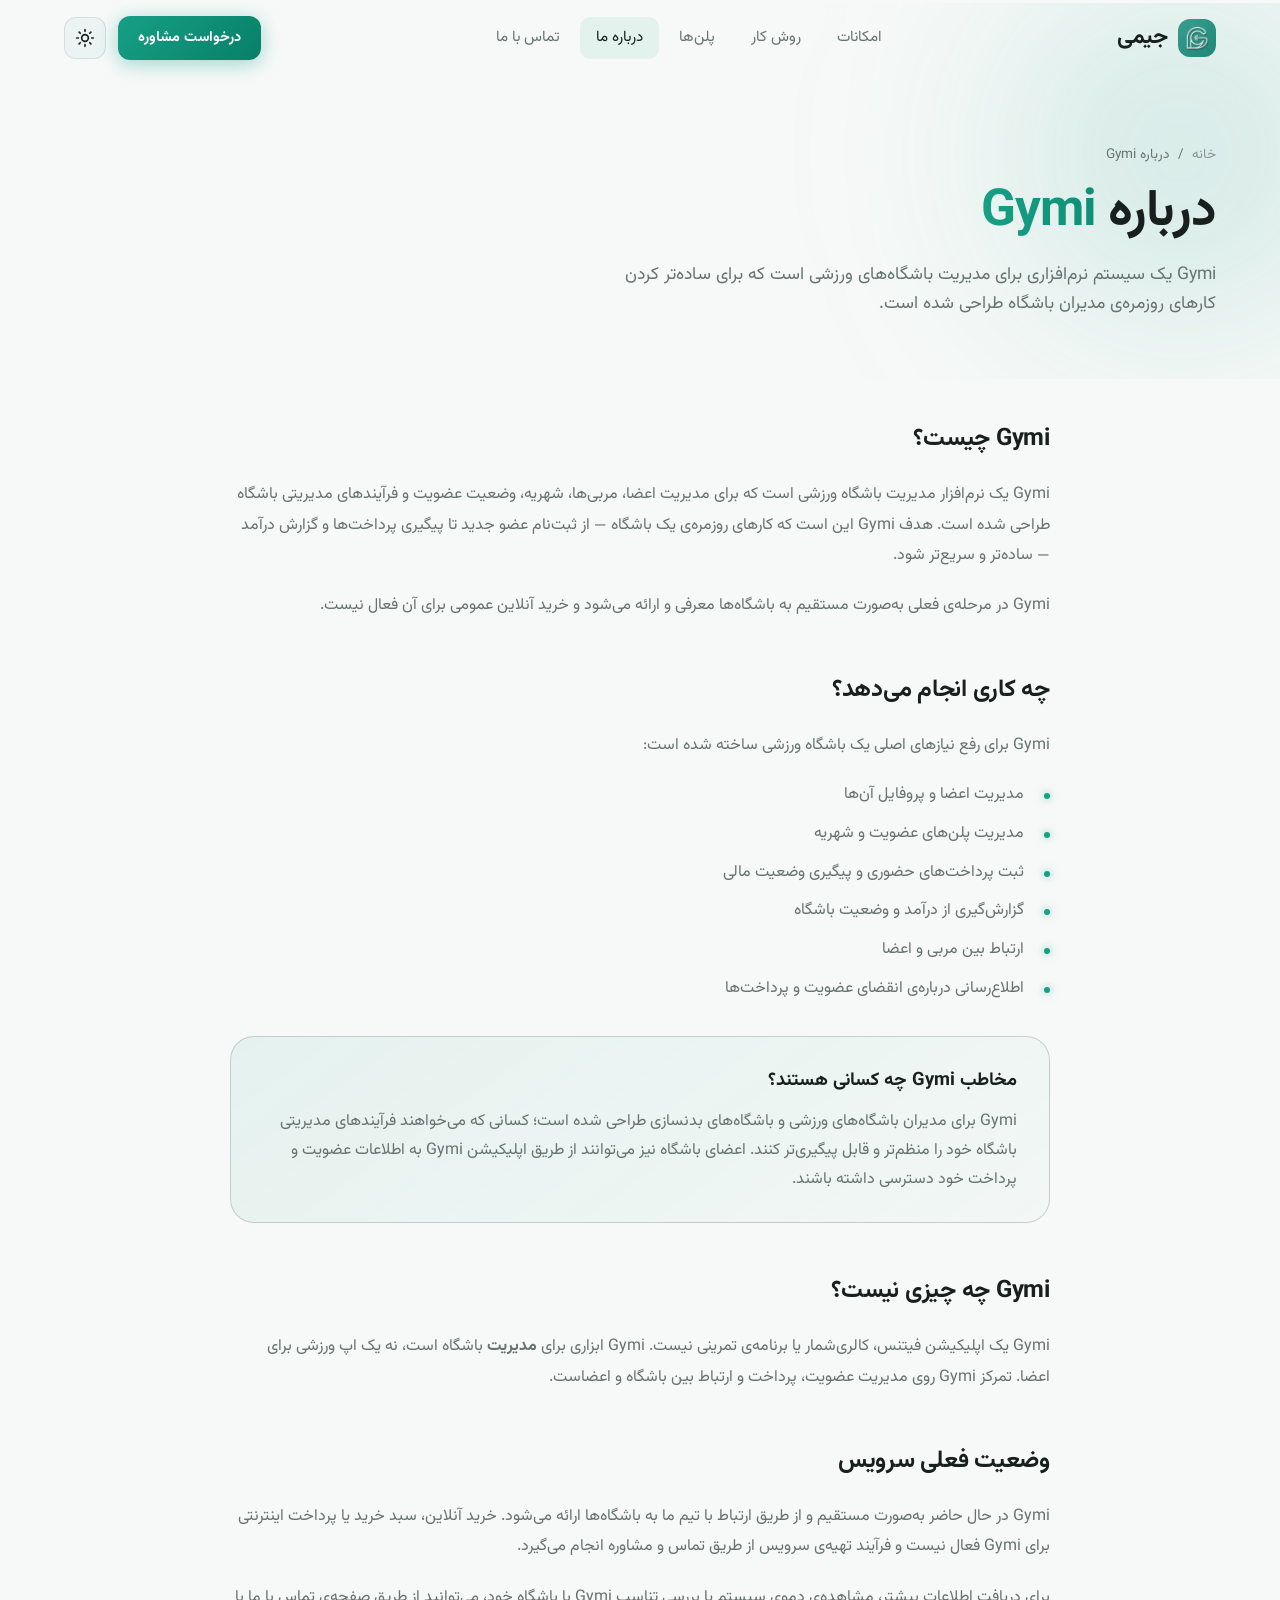
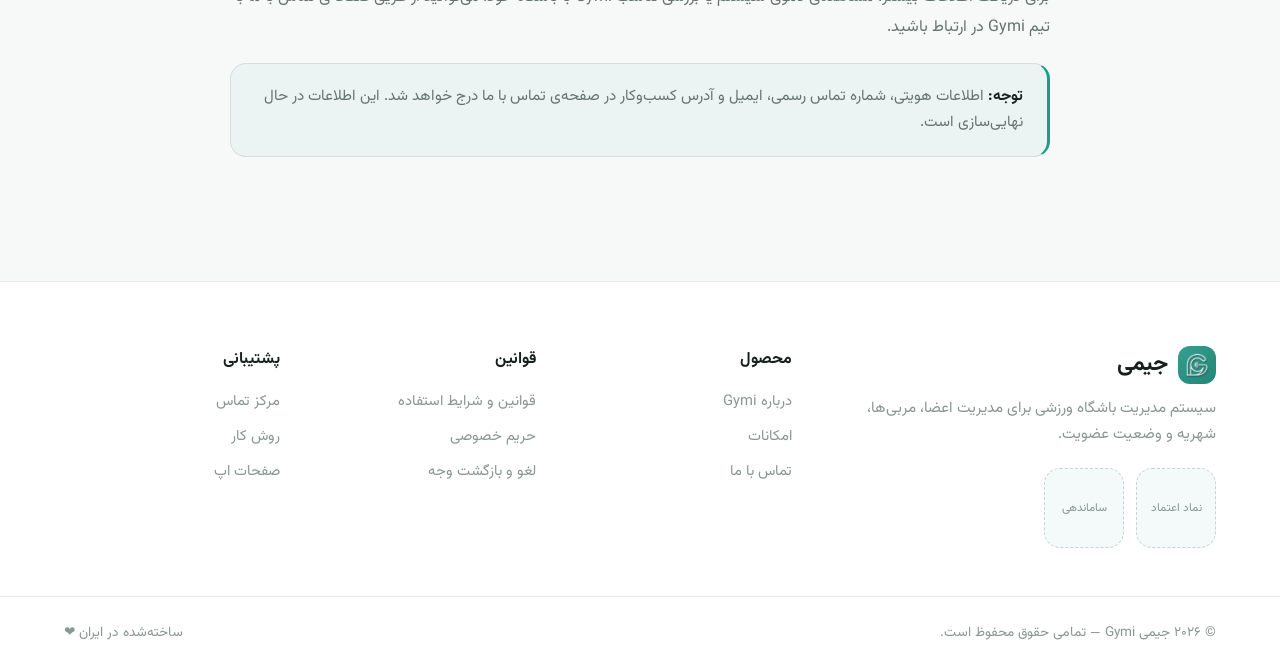
==== commit 4b4cd015: "fix some texts" ====
--- a/about.html
+++ b/about.html
@@ -8,6 +8,14 @@
         content="درباره جیمی (Gymi) — سیستم مدیریت باشگاه ورزشی برای مدیریت اعضا، مربی‌ها، شهریه و وضعیت عضویت.">
     <title>درباره Gymi | مدیریت هوشمند باشگاه ورزشی</title>
 
+    <!-- Apply saved theme before render to prevent flash (FOUC) -->
+    <script>
+        (function () {
+            var saved = localStorage.getItem('gymi-theme') || 'light';
+            document.documentElement.setAttribute('data-theme', saved);
+        })();
+    </script>
+
     <link rel="preload" href="fonts/Vazirmatn-Regular.woff2" as="font" type="font/woff2" crossorigin>
     <link rel="preload" href="fonts/Vazirmatn-Bold.woff2" as="font" type="font/woff2" crossorigin>
     <link rel="stylesheet" href="style.css">
@@ -20,15 +28,7 @@
     <header class="navbar scrolled" id="navbar">
         <div class="container nav-container">
             <a href="index.html" class="logo">
-                <span class="logo-icon">
-                    <svg viewBox="0 0 24 24" fill="none" stroke="currentColor" stroke-width="2" stroke-linecap="round"
-                        stroke-linejoin="round">
-                        <path d="M6.5 6.5h11" />
-                        <path d="M21 21H3" />
-                        <path d="M3 21V9l9-6 9 6v12" />
-                        <path d="M9 21v-6h6v6" />
-                    </svg>
-                </span>
+                <img src="images/logo/logo-icon.webp" alt="لوگوی جیمی" class="logo-img" width="38" height="38">
                 <span class="logo-accent">جیمی</span>
             </a>
 
@@ -40,11 +40,38 @@
                 <a href="contact.html" class="nav-link">تماس با ما</a>
                 <div class="nav-actions-mobile">
                     <a href="contact.html" class="btn btn-primary btn-sm">درخواست مشاوره</a>
+                    <button class="theme-toggle" id="themeToggleMobile" aria-label="تغییر تم"
+                        title="تغییر تم روشن/تیره">
+                        <svg class="icon-sun" viewBox="0 0 24 24" fill="none" stroke="currentColor" stroke-width="2"
+                            stroke-linecap="round" stroke-linejoin="round" width="20" height="20" aria-hidden="true">
+                            <circle cx="12" cy="12" r="4"></circle>
+                            <path
+                                d="M12 2v2M12 20v2M4.93 4.93l1.41 1.41M17.66 17.66l1.41 1.41M2 12h2M20 12h2M6.34 17.66l-1.41 1.41M19.07 4.93l-1.41 1.41">
+                            </path>
+                        </svg>
+                        <svg class="icon-moon" viewBox="0 0 24 24" fill="none" stroke="currentColor" stroke-width="2"
+                            stroke-linecap="round" stroke-linejoin="round" width="20" height="20" aria-hidden="true">
+                            <path d="M21 12.79A9 9 0 1 1 11.21 3 7 7 0 0 0 21 12.79z"></path>
+                        </svg>
+                    </button>
                 </div>
             </nav>
 
             <div class="nav-actions">
                 <a href="contact.html" class="btn btn-primary btn-sm">درخواست مشاوره</a>
+                <button class="theme-toggle" id="themeToggle" aria-label="تغییر تم" title="تغییر تم روشن/تیره">
+                    <svg class="icon-sun" viewBox="0 0 24 24" fill="none" stroke="currentColor" stroke-width="2"
+                        stroke-linecap="round" stroke-linejoin="round" width="20" height="20" aria-hidden="true">
+                        <circle cx="12" cy="12" r="4"></circle>
+                        <path
+                            d="M12 2v2M12 20v2M4.93 4.93l1.41 1.41M17.66 17.66l1.41 1.41M2 12h2M20 12h2M6.34 17.66l-1.41 1.41M19.07 4.93l-1.41 1.41">
+                        </path>
+                    </svg>
+                    <svg class="icon-moon" viewBox="0 0 24 24" fill="none" stroke="currentColor" stroke-width="2"
+                        stroke-linecap="round" stroke-linejoin="round" width="20" height="20" aria-hidden="true">
+                        <path d="M21 12.79A9 9 0 1 1 11.21 3 7 7 0 0 0 21 12.79z"></path>
+                    </svg>
+                </button>
                 <button class="hamburger" id="hamburger" aria-label="منو">
                     <span></span><span></span><span></span>
                 </button>
@@ -135,15 +162,7 @@
         <div class="container footer-container">
             <div class="footer-brand">
                 <a href="index.html" class="logo">
-                    <span class="logo-icon">
-                        <svg viewBox="0 0 24 24" fill="none" stroke="currentColor" stroke-width="2"
-                            stroke-linecap="round" stroke-linejoin="round">
-                            <path d="M6.5 6.5h11" />
-                            <path d="M21 21H3" />
-                            <path d="M3 21V9l9-6 9 6v12" />
-                            <path d="M9 21v-6h6v6" />
-                        </svg>
-                    </span>
+                    <img src="images/logo/logo-icon.webp" alt="لوگوی جیمی" class="logo-img" width="38" height="38">
                     <span class="logo-accent">جیمی</span>
                 </a>
                 <p>سیستم مدیریت باشگاه ورزشی برای مدیریت اعضا، مربی‌ها، شهریه و وضعیت عضویت.</p>
--- a/style.css
+++ b/style.css
@@ -25,14 +25,79 @@
     font-display: swap;
 }
 
+/* =================================
+   Theme Tokens
+   :root = Light (default — matches the Gymi app)
+   [data-theme="dark"] = Dark (the original dark theme)
+   ================================= */
 :root {
+    color-scheme: light;
+
+    --bg: #F7F9F8;
+    --bg-2: #FFFFFF;
+    --surface: rgba(22, 160, 133, 0.05);
+    --surface-2: rgba(22, 160, 133, 0.08);
+    --border: rgba(23, 32, 29, 0.1);
+    --border-2: rgba(23, 32, 29, 0.18);
+
+    --text: #17201D;
+    --text-2: #66736F;
+    --text-3: #8A9692;
+
+    --primary: #16A085;
+    --primary-2: #087F68;
+    --accent: #3B82F6;
+    --success: #16A085;
+    --warning: #F59E0B;
+    --error: #EF4444;
+    --phone-notch-bg: #1a1a1a;
+    --grad-primary: linear-gradient(135deg, #16A085 0%, #087F68 100%);
+    --grad-text: linear-gradient(90deg, #16A085, #087F68);
+    --grad-card: linear-gradient(145deg, rgba(22, 160, 133, 0.08), rgba(22, 160, 133, 0.02));
+
+    --shadow-sm: 0 2px 8px rgba(23, 32, 29, 0.06);
+    --shadow-md: 0 8px 30px rgba(23, 32, 29, 0.08);
+    --shadow-lg: 0 20px 60px rgba(23, 32, 29, 0.12);
+    --shadow-glow: 0 0 40px rgba(22, 160, 133, 0.2);
+
+    /* RGB triples for theme-aware translucent tints */
+    --primary-rgb: 22, 160, 133;
+    --primary-2-rgb: 8, 127, 104;
+    --accent-rgb: 59, 130, 246;
+    --success-rgb: 22, 160, 133;
+
+    /* Theme-aware solid/gradient layers (replaces hardcoded colors) */
+    --nav-bg: rgba(247, 249, 248, 0.85);
+    --nav-shadow: 0 10px 40px rgba(23, 32, 29, 0.08);
+    --menu-bg: rgba(255, 255, 255, 0.98);
+    --phone-bg: linear-gradient(145deg, #e7eceb, #d3dbd9);
+    --phone-screen-bg: #FFFFFF;
+    --floating-card-bg: rgba(255, 255, 255, 0.95);
+    --grid-line: rgba(23, 32, 29, 0.05);
+    --brands-bg: rgba(22, 160, 133, 0.025);
+    --btn-hover-grad: linear-gradient(135deg, #1ba798 0%, #0a8f78 100%);
+    --orb-opacity: 0.16;
+
+    --container: 1200px;
+    --radius: 16px;
+    --radius-lg: 24px;
+    --radius-xl: 32px;
+
+    --t-fast: 0.2s ease;
+    --t-base: 0.35s cubic-bezier(0.4, 0, 0.2, 1);
+    --t-slow: 0.6s cubic-bezier(0.16, 1, 0.3, 1);
+}
+
+[data-theme="dark"] {
+    color-scheme: dark;
+
     --bg: #07091a;
     --bg-2: #0c1028;
     --surface: rgba(255, 255, 255, 0.05);
     --surface-2: rgba(255, 255, 255, 0.08);
     --border: rgba(255, 255, 255, 0.1);
     --border-2: rgba(255, 255, 255, 0.18);
-
+    --phone-notch-bg: #000;
     --text: #f4f6ff;
     --text-2: #a8b0d4;
     --text-3: #6b74a0;
@@ -42,6 +107,7 @@
     --accent: #06b6d4;
     --success: #10b981;
     --warning: #f59e0b;
+    --error: #ef4444;
 
     --grad-primary: linear-gradient(135deg, #6366f1 0%, #8b5cf6 50%, #06b6d4 100%);
     --grad-text: linear-gradient(90deg, #818cf8, #a78bfa, #22d3ee);
@@ -52,14 +118,21 @@
     --shadow-lg: 0 20px 60px rgba(0, 0, 0, 0.5);
     --shadow-glow: 0 0 40px rgba(99, 102, 241, 0.35);
 
-    --container: 1200px;
-    --radius: 16px;
-    --radius-lg: 24px;
-    --radius-xl: 32px;
-
-    --t-fast: 0.2s ease;
-    --t-base: 0.35s cubic-bezier(0.4, 0, 0.2, 1);
-    --t-slow: 0.6s cubic-bezier(0.16, 1, 0.3, 1);
+    --primary-rgb: 99, 102, 241;
+    --primary-2-rgb: 139, 92, 246;
+    --accent-rgb: 6, 182, 212;
+    --success-rgb: 16, 185, 129;
+
+    --nav-bg: rgba(7, 9, 26, 0.8);
+    --nav-shadow: 0 10px 40px rgba(0, 0, 0, 0.3);
+    --menu-bg: rgba(12, 16, 40, 0.98);
+    --phone-bg: linear-gradient(145deg, #1a1f3d, #0d1026);
+    --phone-screen-bg: #0a0d20;
+    --floating-card-bg: rgba(16, 20, 46, 0.9);
+    --grid-line: rgba(255, 255, 255, 0.03);
+    --brands-bg: rgba(255, 255, 255, 0.015);
+    --btn-hover-grad: linear-gradient(135deg, #818cf8, #22d3ee);
+    --orb-opacity: 0.4;
 }
 
 *,
@@ -137,65 +210,6 @@
     border: 2px solid var(--bg-2);
 }
 
-/* ===== Preloader ===== */
-.preloader {
-    position: fixed;
-    inset: 0;
-    z-index: 9999;
-    background: var(--bg);
-    display: flex;
-    align-items: center;
-    justify-content: center;
-    transition: opacity 0.5s ease, visibility 0.5s ease;
-}
-
-.preloader.hidden {
-    opacity: 0;
-    visibility: hidden;
-    pointer-events: none;
-}
-
-.preloader-content {
-    text-align: center;
-}
-
-.preloader-logo {
-    font-size: 2rem;
-    font-weight: 800;
-    margin-bottom: 20px;
-    background: var(--grad-text);
-    -webkit-background-clip: text;
-    background-clip: text;
-    -webkit-text-fill-color: transparent;
-    animation: pulse 1.5s ease-in-out infinite;
-}
-
-.preloader-bar {
-    width: 200px;
-    height: 4px;
-    background: var(--surface-2);
-    border-radius: 10px;
-    overflow: hidden;
-}
-
-.preloader-bar span {
-    display: block;
-    height: 100%;
-    width: 40%;
-    background: var(--grad-primary);
-    border-radius: 10px;
-    animation: loading 1.2s ease-in-out infinite;
-}
-
-@keyframes loading {
-    0% {
-        transform: translateX(100%);
-    }
-
-    100% {
-        transform: translateX(-250%);
-    }
-}
 
 @keyframes pulse {
 
@@ -219,7 +233,7 @@
     background: var(--grad-primary);
     z-index: 1000;
     transition: width 0.1s linear;
-    box-shadow: 0 0 10px rgba(99, 102, 241, 0.6);
+    box-shadow: 0 0 10px rgba(var(--primary-rgb), 0.6);
 }
 
 /* ===== Buttons ===== */
@@ -247,33 +261,39 @@
     width: 100%;
 }
 
-.btn-primary {
-    background: var(--grad-primary);
-    color: #fff;
-    box-shadow: 0 4px 20px rgba(99, 102, 241, 0.4);
-}
+
 
 .btn-primary::before {
     content: '';
     position: absolute;
     inset: 0;
-    background: linear-gradient(135deg, #818cf8, #22d3ee);
+    background: var(--btn-hover-grad);
     opacity: 0;
     transition: opacity var(--t-base);
+    z-index: -1;    /* ← اضافه کن */
 }
 
 .btn-primary:hover {
     transform: translateY(-2px);
-    box-shadow: 0 8px 30px rgba(99, 102, 241, 0.55);
+    box-shadow: 0 8px 30px rgba(var(--primary-rgb), 0.55);
 }
 
 .btn-primary:hover::before {
     opacity: 1;
 }
 
-.btn-primary>* {
+.btn-primary > * {
     position: relative;
     z-index: 1;
+}
+
+.btn-primary {
+    background: var(--grad-primary);
+    color: #fff;
+    box-shadow: 0 4px 20px rgba(var(--primary-rgb), 0.4);
+    position: relative;
+    z-index: 1;     /* ← اضافه کن */
+    isolation: isolate;
 }
 
 .btn-ghost {
@@ -302,10 +322,10 @@
 
 .navbar.scrolled {
     padding: 10px 0;
-    background: rgba(7, 9, 26, 0.8);
+    background: var(--nav-bg);
     backdrop-filter: blur(20px) saturate(180%);
     border-bottom: 1px solid var(--border);
-    box-shadow: 0 10px 40px rgba(0, 0, 0, 0.3);
+    box-shadow: var(--nav-shadow);
 }
 
 .nav-container {
@@ -328,22 +348,23 @@
     transform: scale(1.05);
 }
 
-.logo-icon {
+.logo-img {
+    display: block;
     width: 38px;
     height: 38px;
-    display: grid;
-    place-items: center;
-    background: var(--grad-primary);
-    border-radius: 11px;
-    padding: 8px;
-    box-shadow: 0 4px 15px rgba(99, 102, 241, 0.4);
+    object-fit: contain;
+    flex-shrink: 0;
+    border-radius: 12px;
+    /* ← این رو بیشتر کن */
+    transition: transform var(--t-fast);
+}
+
+.logo:hover .logo-img {
+    transform: scale(1.05);
 }
 
 .logo-accent {
-    background: var(--grad-text);
-    -webkit-background-clip: text;
-    background-clip: text;
-    -webkit-text-fill-color: transparent;
+    color: var(--text);
 }
 
 .nav-menu {
@@ -380,6 +401,56 @@
 
 .nav-actions-mobile {
     display: none;
+}
+
+/* ===== Theme Toggle ===== */
+.theme-toggle {
+    display: inline-flex;
+    align-items: center;
+    justify-content: center;
+    width: 42px;
+    height: 42px;
+    border-radius: 12px;
+    background: var(--surface);
+    border: 1px solid var(--border);
+    color: var(--text);
+    flex-shrink: 0;
+    transition: all var(--t-fast);
+}
+
+.theme-toggle:hover {
+    background: var(--surface-2);
+    border-color: var(--primary);
+    color: var(--primary);
+}
+
+@media (hover: hover) and (pointer: fine) {
+    .theme-toggle:hover {
+        transform: rotate(-12deg);
+    }
+}
+
+.theme-toggle svg {
+    width: 20px;
+    height: 20px;
+    flex-shrink: 0;
+}
+
+/* In light mode show the sun, in dark mode show the moon */
+.theme-toggle .icon-sun {
+    display: block;
+}
+
+.theme-toggle .icon-moon {
+    display: none;
+}
+
+[data-theme="dark"] .theme-toggle .icon-sun {
+    display: none;
+}
+
+[data-theme="dark"] .theme-toggle .icon-moon {
+    display: block;
 }
 
 .hamburger {
@@ -436,14 +507,14 @@
     position: absolute;
     border-radius: 50%;
     filter: blur(100px);
-    opacity: 0.4;
+    opacity: var(--orb-opacity);
     animation: floatOrb 20s ease-in-out infinite;
 }
 
 .orb-1 {
     width: 500px;
     height: 500px;
-    background: radial-gradient(circle, #6366f1, transparent 70%);
+    background: radial-gradient(circle, var(--primary), transparent 70%);
     top: -100px;
     right: -150px;
 }
@@ -451,7 +522,7 @@
 .orb-2 {
     width: 450px;
     height: 450px;
-    background: radial-gradient(circle, #06b6d4, transparent 70%);
+    background: radial-gradient(circle, var(--accent), transparent 70%);
     bottom: -150px;
     left: -100px;
     animation-delay: -7s;
@@ -460,7 +531,7 @@
 .orb-3 {
     width: 350px;
     height: 350px;
-    background: radial-gradient(circle, #8b5cf6, transparent 70%);
+    background: radial-gradient(circle, var(--primary-2), transparent 70%);
     top: 40%;
     left: 35%;
     animation-delay: -14s;
@@ -486,8 +557,8 @@
     position: absolute;
     inset: 0;
     background-image:
-        linear-gradient(rgba(255, 255, 255, 0.03) 1px, transparent 1px),
-        linear-gradient(90deg, rgba(255, 255, 255, 0.03) 1px, transparent 1px);
+        linear-gradient(var(--grid-line) 1px, transparent 1px),
+        linear-gradient(90deg, var(--grid-line) 1px, transparent 1px);
     background-size: 60px 60px;
     mask-image: radial-gradient(ellipse at center, black 30%, transparent 75%);
     -webkit-mask-image: radial-gradient(ellipse at center, black 30%, transparent 75%);
@@ -657,7 +728,7 @@
     position: relative;
     width: 320px;
     height: 650px;
-    background: linear-gradient(145deg, #1a1f3d, #0d1026);
+    background: var(--phone-bg);
     border-radius: 48px;
     border: 2px solid var(--border-2);
     padding: 14px;
@@ -685,7 +756,7 @@
     transform: translateX(-50%);
     width: 110px;
     height: 26px;
-    background: #000;
+    background: var(--phone-notch-bg);
     border-radius: 0 0 18px 18px;
     z-index: 10;
 }
@@ -693,7 +764,7 @@
 .phone-screen {
     width: 100%;
     height: 100%;
-    background: #0a0d20;
+    background: var(--phone-screen-bg);
     border-radius: 28px;
     overflow: hidden;
     padding: 0;
@@ -732,7 +803,7 @@
 
 .app-stat.accent {
     background: var(--grad-card);
-    border-color: rgba(99, 102, 241, 0.4);
+    border-color: rgba(var(--primary-rgb), 0.4);
 }
 
 .as-value {
@@ -866,7 +937,7 @@
     display: flex;
     align-items: center;
     gap: 12px;
-    background: rgba(16, 20, 46, 0.9);
+    background: var(--floating-card-bg);
     backdrop-filter: blur(20px);
     border: 1px solid var(--border-2);
     border-radius: 18px;
@@ -910,12 +981,12 @@
 }
 
 .fc-icon.green {
-    background: rgba(16, 185, 129, 0.15);
+    background: rgba(var(--success-rgb), 0.15);
     color: var(--success);
 }
 
 .fc-icon.violet {
-    background: rgba(139, 92, 246, 0.15);
+    background: rgba(var(--primary-2-rgb), 0.15);
     color: var(--primary-2);
 }
 
@@ -978,56 +1049,47 @@
     color: var(--text-2);
 }
 
-/* ===== Brands Marquee ===== */
+/* ===== Brands ===== */
 .brands {
-    padding: 40px 0 20px;
+    padding: 50px 0;
     border-top: 1px solid var(--border);
     border-bottom: 1px solid var(--border);
-    background: rgba(255, 255, 255, 0.015);
+    background: var(--brands-bg);
 }
 
 .brands-title {
     text-align: center;
     font-size: 0.85rem;
     color: var(--text-3);
-    margin-bottom: 24px;
+    margin-bottom: 28px;
     letter-spacing: 1px;
 }
 
-.marquee {
-    overflow: hidden;
-    position: relative;
-    mask-image: linear-gradient(90deg, transparent, black 10%, black 90%, transparent);
-    -webkit-mask-image: linear-gradient(90deg, transparent, black 10%, black 90%, transparent);
-}
-
-.marquee-track {
-    display: flex;
-    gap: 60px;
-    width: max-content;
-    animation: marquee 25s linear infinite;
-}
-
-@keyframes marquee {
-    from {
-        transform: translateX(0);
-    }
-
-    to {
-        transform: translateX(-50%);
-    }
+.brands-static {
+    display: flex;
+    justify-content: center;
+    align-items: center;
+    gap: 40px;
+    flex-wrap: wrap;
 }
 
 .brand-item {
-    font-size: 1.2rem;
+    font-size: 1.1rem;
     font-weight: 700;
     color: var(--text-2);
     white-space: nowrap;
-    transition: color var(--t-fast);
+    padding: 10px 20px;
+    background: var(--surface);
+    border: 1px solid var(--border);
+    border-radius: var(--radius);
+    transition: all var(--t-base);
 }
 
 .brand-item:hover {
     color: var(--text);
+    border-color: var(--border-2);
+    background: var(--surface-2);
+    transform: translateY(-3px);
 }
 
 /* ===== Features ===== */
@@ -1085,12 +1147,12 @@
 }
 
 .icon-green {
-    background: rgba(16, 185, 129, 0.15);
+    background: rgba(var(--success-rgb), 0.15);
     color: var(--success);
 }
 
 .icon-violet {
-    background: rgba(139, 92, 246, 0.15);
+    background: rgba(var(--primary-2-rgb), 0.15);
     color: var(--primary-2);
 }
 
@@ -1100,7 +1162,7 @@
 }
 
 .icon-cyan {
-    background: rgba(6, 182, 212, 0.15);
+    background: rgba(var(--accent-rgb), 0.15);
     color: var(--accent);
 }
 
@@ -1133,7 +1195,7 @@
 /* ===== Stats ===== */
 .stats {
     padding: 80px 0;
-    background: linear-gradient(180deg, transparent, rgba(99, 102, 241, 0.04), transparent);
+    background: linear-gradient(180deg, transparent, rgba(var(--primary-rgb), 0.04), transparent);
 }
 
 .stats-grid {
@@ -1185,10 +1247,10 @@
 
 .step {
     flex: 1;
-    min-width: 260px;
-    max-width: 340px;
+    min-width: 200px;      /* ← از 260 به 200 */
+    max-width: 260px;      /* ← از 340 به 260 */
     text-align: center;
-    padding: 32px 24px;
+    padding: 28px 18px;
     background: var(--surface);
     border: 1px solid var(--border);
     border-radius: var(--radius-lg);
@@ -1212,7 +1274,7 @@
     font-weight: 900;
     background: var(--grad-primary);
     color: #fff;
-    box-shadow: 0 8px 25px rgba(99, 102, 241, 0.4);
+    box-shadow: 0 8px 25px rgba(var(--primary-rgb), 0.4);
 }
 
 .step h3 {
@@ -1227,7 +1289,7 @@
 }
 
 .step-line {
-    width: 60px;
+    width: 30px;
     align-self: center;
     height: 2px;
     background: linear-gradient(90deg, var(--primary), transparent);
@@ -1286,7 +1348,7 @@
 .tab.active {
     color: var(--text);
     background: var(--grad-card);
-    border-color: rgba(99, 102, 241, 0.4);
+    border-color: rgba(var(--primary-rgb), 0.4);
     box-shadow: var(--shadow-sm);
 }
 
@@ -1307,7 +1369,7 @@
     position: absolute;
     width: 400px;
     height: 400px;
-    background: radial-gradient(circle, rgba(99, 102, 241, 0.25), transparent 70%);
+    background: radial-gradient(circle, rgba(var(--primary-rgb), 0.25), transparent 70%);
     filter: blur(80px);
     z-index: 0;
 }
@@ -1317,7 +1379,7 @@
     z-index: 1;
     width: 288px;
     height: 620px;
-    background: linear-gradient(145deg, #1a1f3d, #0d1026);
+    background: var(--phone-bg);
     border-radius: 40px;
     border: 2px solid var(--border-2);
     padding: 12px;
@@ -1417,7 +1479,7 @@
 
 .pricing-card.popular {
     background: var(--grad-card);
-    border-color: rgba(99, 102, 241, 0.5);
+    border-color: rgba(var(--primary-rgb), 0.5);
     box-shadow: var(--shadow-glow);
     transform: scale(1.03);
 }
@@ -1436,7 +1498,7 @@
     font-size: 0.78rem;
     font-weight: 700;
     color: #fff;
-    box-shadow: 0 4px 15px rgba(99, 102, 241, 0.5);
+    box-shadow: 0 4px 15px rgba(var(--primary-rgb), 0.5);
 }
 
 .pricing-name {
@@ -1480,7 +1542,7 @@
     width: 22px;
     height: 22px;
     border-radius: 50%;
-    background: rgba(16, 185, 129, 0.15);
+    background: rgba(var(--success-rgb), 0.15);
     color: var(--success);
     display: grid;
     place-items: center;
@@ -1496,7 +1558,7 @@
 
 .download-card {
     position: relative;
-    background: linear-gradient(135deg, rgba(99, 102, 241, 0.12), rgba(6, 182, 212, 0.06));
+    background: linear-gradient(135deg, rgba(var(--primary-rgb), 0.12), rgba(var(--accent-rgb), 0.06));
     border: 1px solid var(--border-2);
     border-radius: var(--radius-xl);
     padding: 72px 40px;
@@ -1511,7 +1573,7 @@
     transform: translateX(-50%);
     width: 700px;
     height: 700px;
-    background: radial-gradient(circle, rgba(99, 102, 241, 0.3), transparent 60%);
+    background: radial-gradient(circle, rgba(var(--primary-rgb), 0.3), transparent 60%);
     filter: blur(60px);
     pointer-events: none;
 }
@@ -1546,7 +1608,7 @@
     align-items: center;
     gap: 12px;
     padding: 14px 24px;
-    background: rgba(255, 255, 255, 0.06);
+    background: var(--surface);
     border: 1px solid var(--border-2);
     border-radius: 16px;
     transition: all var(--t-base);
@@ -1555,7 +1617,7 @@
 
 .store-btn:hover {
     transform: translateY(-4px);
-    background: rgba(255, 255, 255, 0.12);
+    background: var(--surface-2);
     border-color: var(--primary);
     box-shadow: var(--shadow-md);
 }
@@ -1749,7 +1811,7 @@
         align-items: stretch;
         justify-content: flex-start;
         gap: 8px;
-        background: rgba(12, 16, 40, 0.98);
+        background: var(--menu-bg);
         backdrop-filter: blur(20px);
         border-left: 1px solid var(--border);
         padding: 90px 24px 24px;
@@ -1776,6 +1838,15 @@
         width: 100%;
     }
 
+    .nav-actions .theme-toggle {
+        display: none;
+    }
+
+    .nav-actions-mobile .theme-toggle {
+        width: 100%;
+        margin-top: 12px;
+    }
+
     .hamburger {
         display: flex;
     }
@@ -1816,13 +1887,19 @@
     }
 
     .hero-buttons {
-        flex-direction: column;
-        width: 100%;
-    }
-
-    .hero-buttons .btn {
-        width: 100%;
-    }
+    flex-direction: row;
+    justify-content: center;
+    flex-wrap: wrap;
+    width: 100%;
+}
+
+.hero-buttons .btn {
+    width: auto;
+    min-width: 140px;
+    padding: 12px 20px;
+    font-size: 0.9rem;
+    flex: 0 1 auto;
+}
 
     .phone-wrapper {
         width: 280px;
@@ -1834,7 +1911,7 @@
         border-radius: 40px;
     }
 
-    
+
 
     .floating-card {
         padding: 10px 14px;
@@ -2015,7 +2092,7 @@
     right: -150px;
     width: 500px;
     height: 500px;
-    background: radial-gradient(circle, rgba(99, 102, 241, 0.25), transparent 70%);
+    background: radial-gradient(circle, rgba(var(--primary-rgb), 0.25), transparent 70%);
     filter: blur(100px);
     pointer-events: none;
 }
@@ -2141,14 +2218,14 @@
     height: 6px;
     border-radius: 50%;
     background: var(--primary);
-    box-shadow: 0 0 8px rgba(99, 102, 241, 0.6);
+    box-shadow: 0 0 8px rgba(var(--primary-rgb), 0.6);
 }
 
 .legal-content a {
     color: var(--primary);
     transition: color var(--t-fast);
     text-decoration: underline;
-    text-decoration-color: rgba(99, 102, 241, 0.3);
+    text-decoration-color: rgba(var(--primary-rgb), 0.3);
     text-underline-offset: 4px;
 }
 
@@ -2208,7 +2285,7 @@
     border-radius: 14px;
     display: grid;
     place-items: center;
-    background: rgba(99, 102, 241, 0.12);
+    background: rgba(var(--primary-rgb), 0.12);
     color: var(--primary);
     margin-bottom: 18px;
     padding: 12px;
@@ -2318,7 +2395,7 @@
     height: 6px;
     border-radius: 50%;
     background: var(--primary);
-    box-shadow: 0 0 8px rgba(99, 102, 241, 0.6);
+    box-shadow: 0 0 8px rgba(var(--primary-rgb), 0.6);
 }
 
 .about-highlight {
@@ -2364,7 +2441,7 @@
 .contact-link:hover {
     border-color: var(--primary);
     color: var(--text-2);
-    background: rgba(99, 102, 241, 0.08);
+    background: rgba(var(--primary-rgb), 0.08);
 }
 
 
@@ -2381,4 +2458,353 @@
 .stage-image.switching {
     opacity: 0.3;
     transform: scale(0.97);
+}
+
+/* =================================
+   Showcase Sidebar & Role Switcher
+   ================================= */
+.showcase-sidebar {
+    display: flex;
+    flex-direction: column;
+    gap: 20px;
+}
+
+/* دکمه‌های انتخاب نقش */
+.role-switcher {
+    display: grid;
+    grid-template-columns: 1fr 1fr;
+    gap: 8px;
+    padding: 6px;
+    background: var(--surface);
+    border: 1px solid var(--border);
+    border-radius: var(--radius);
+}
+
+.role-btn {
+    display: flex;
+    align-items: center;
+    justify-content: center;
+    gap: 8px;
+    padding: 12px 16px;
+    border-radius: 10px;
+    font-size: 0.92rem;
+    font-weight: 700;
+    color: var(--text-2);
+    transition: all var(--t-base);
+    white-space: nowrap;
+}
+
+.role-btn svg {
+    flex-shrink: 0;
+    opacity: 0.7;
+    transition: opacity var(--t-fast);
+}
+
+.role-btn:hover {
+    color: var(--text);
+    background: var(--surface-2);
+}
+
+.role-btn.active {
+    color: #fff;
+    background: var(--grad-primary);
+    box-shadow: 0 4px 15px rgba(var(--primary-rgb), 0.35);
+}
+
+.role-btn.active svg {
+    opacity: 1;
+}
+
+/* کانتینر تب‌ها */
+.showcase-tabs {
+    display: flex;
+    flex-direction: column;
+    gap: 12px;
+}
+
+.showcase-tabs[hidden] {
+    display: none;
+}
+
+/* =================================
+   Download Platforms
+   ================================= */
+.download-platforms {
+    display: grid;
+    grid-template-columns: 1fr 1fr;
+    gap: 20px;
+    max-width: 720px;
+    margin: 40px auto 0;
+}
+
+.platform-card {
+    display: flex;
+    flex-direction: column;
+    align-items: center;
+    text-align: center;
+    gap: 16px;
+    padding: 28px 24px;
+    background: var(--surface);
+    border: 1px solid var(--border-2);
+    border-radius: var(--radius-lg);
+    transition: all var(--t-base);
+    position: relative;
+    overflow: hidden;
+}
+
+.platform-card::before {
+    content: '';
+    position: absolute;
+    inset: 0;
+    background: var(--grad-card);
+    opacity: 0;
+    transition: opacity var(--t-base);
+    pointer-events: none;
+}
+
+.platform-card:hover {
+    transform: translateY(-4px);
+    border-color: rgba(var(--primary-rgb), 0.5);
+    box-shadow: var(--shadow-md);
+}
+
+.platform-card:hover::before {
+    opacity: 1;
+}
+
+.platform-card>* {
+    position: relative;
+    z-index: 1;
+}
+
+.platform-label {
+    display: flex;
+    align-items: center;
+    gap: 8px;
+    font-size: 1rem;
+    font-weight: 800;
+    color: var(--text);
+    letter-spacing: 0.5px;
+}
+
+.platform-label svg {
+    color: var(--primary);
+    flex-shrink: 0;
+}
+
+.platform-buttons {
+    display: flex;
+    gap: 10px;
+    flex-wrap: wrap;
+    justify-content: center;
+    width: 100%;
+}
+
+.platform-card .store-btn {
+    flex: 1;
+    min-width: 130px;
+    justify-content: center;
+    padding: 12px 16px;
+    background: var(--surface);
+    border: 1px solid var(--border-2);
+    border-radius: 12px;
+    gap: 8px;
+}
+
+.platform-card .store-btn strong {
+    font-size: 0.95rem;
+}
+
+.platform-card .store-btn svg {
+    width: 22px;
+    height: 22px;
+}
+
+@media (max-width: 640px) {
+    .download-platforms {
+        grid-template-columns: 1fr;
+        gap: 16px;
+    }
+
+    .platform-card {
+        padding: 24px 20px;
+    }
+
+    .platform-buttons {
+        flex-direction: column;
+        align-items: stretch;
+    }
+
+    .platform-card .store-btn {
+        min-width: 0;
+        width: 100%;
+    }
+}
+
+/* =================================
+   Store Icons (Images)
+   ================================= */
+.store-icon {
+    display: block;
+    object-fit: contain;
+    flex-shrink: 0;
+    width: 28px;
+    height: 28px;
+    border-radius: 6px;
+    transition: transform var(--t-fast);
+}
+
+.store-btn:hover .store-icon {
+    transform: scale(1.08);
+}
+
+/* SVG icon داخل store-btn هم هم‌اندازه بشه */
+.platform-card .store-btn svg.store-icon {
+    color: var(--primary);
+}
+
+/* =================================
+   Section Background Decorations
+   ================================= */
+
+/* --- 1. Dot Grid روی body (فقط دسکتاپ) --- */
+
+/* =================================
+   Background Glows (سراسری)
+   ================================= */
+.bg-glows {
+    position: fixed;
+    inset: 0;
+    z-index: 0;
+    pointer-events: none;
+    overflow: hidden;
+
+    /* Dot Grid */
+    background-image: radial-gradient(circle, var(--border-2) 1px, transparent 1px);
+    background-size: 28px 28px;
+    opacity: 0.5;    /* ← کم‌رنگش کن که با glowها تداخل نکنه */
+}
+
+[data-theme="dark"] .bg-glows {
+    background-image: radial-gradient(circle, rgba(255, 255, 255, 0.06) 1px, transparent 1px);
+}
+
+@media (max-width: 1023px) {
+    .bg-glows {
+        display: block;    /* ← از display: none به block (اگه می‌خوای روی موبایل هم باشه) */
+    }
+}
+
+.bg-glows::before,
+.bg-glows::after {
+    content: '';
+    position: absolute;
+    border-radius: 50%;
+    filter: blur(120px);
+    pointer-events: none;
+}
+
+/* glow سبز چپ-بالا */
+.bg-glows::before {
+    top: 10%;
+    left: -200px;
+    width: 600px;
+    height: 600px;
+    background: radial-gradient(circle, var(--primary) 0%, transparent 65%);
+    opacity: 0.35;
+}
+
+/* glow آبی راست-وسط */
+.bg-glows::after {
+    top: 55%;
+    right: -250px;
+    width: 700px;
+    height: 700px;
+    background: radial-gradient(circle, var(--accent) 0%, transparent 65%);
+    opacity: 0.25;
+}
+
+[data-theme="light"] .bg-glows::before {
+    opacity: 0.25;
+}
+
+[data-theme="light"] .bg-glows::after {
+    opacity: 0.18;
+}
+
+/* =================================
+   Stats: Gradient ملایم
+   ================================= */
+.stats {
+    position: relative;
+    background:
+        radial-gradient(ellipse 60% 80% at 50% 50%,
+            rgba(var(--primary-rgb), 0.12) 0%,
+            transparent 70%);
+}
+
+[data-theme="light"] .stats {
+    background:
+        radial-gradient(ellipse 60% 80% at 50% 50%,
+            rgba(var(--primary-rgb), 0.1) 0%,
+            transparent 70%);
+}
+
+/* =================================
+   Testimonials: Dot Grid موضعی
+   ================================= */
+.testimonials {
+    position: relative;
+}
+
+.testimonials::before {
+    content: '';
+    position: absolute;
+    inset: 0;
+    background-image: radial-gradient(circle, var(--border-2) 1.2px, transparent 1.2px);
+    background-size: 24px 24px;
+    mask-image: radial-gradient(ellipse at center, black 25%, transparent 80%);
+    -webkit-mask-image: radial-gradient(ellipse at center, black 25%, transparent 80%);
+    opacity: 0.6;
+    pointer-events: none;
+    z-index: 0;
+}
+
+[data-theme="light"] .testimonials::before {
+    opacity: 0.75;
+}
+
+.testimonials .container {
+    position: relative;
+    z-index: 1;
+}
+
+
+/* =================================
+   محتوا روی glowها
+   ================================= */
+body > *:not(.bg-glows):not(.navbar) {
+    position: relative;
+    z-index: 1;
+}
+
+/* =================================
+   Reduced Motion
+   ================================= */
+@media (prefers-reduced-motion: reduce) {
+    .bg-glows::before,
+    .bg-glows::after {
+        animation: none;
+    }
+}
+/* =================================
+   Disable heavy animations on mobile
+   ================================= */
+@media (max-width: 900px) {
+    .phone,
+    .stage-phone,
+    .floating-card,
+    .orb {
+        animation: none;
+    }
 }
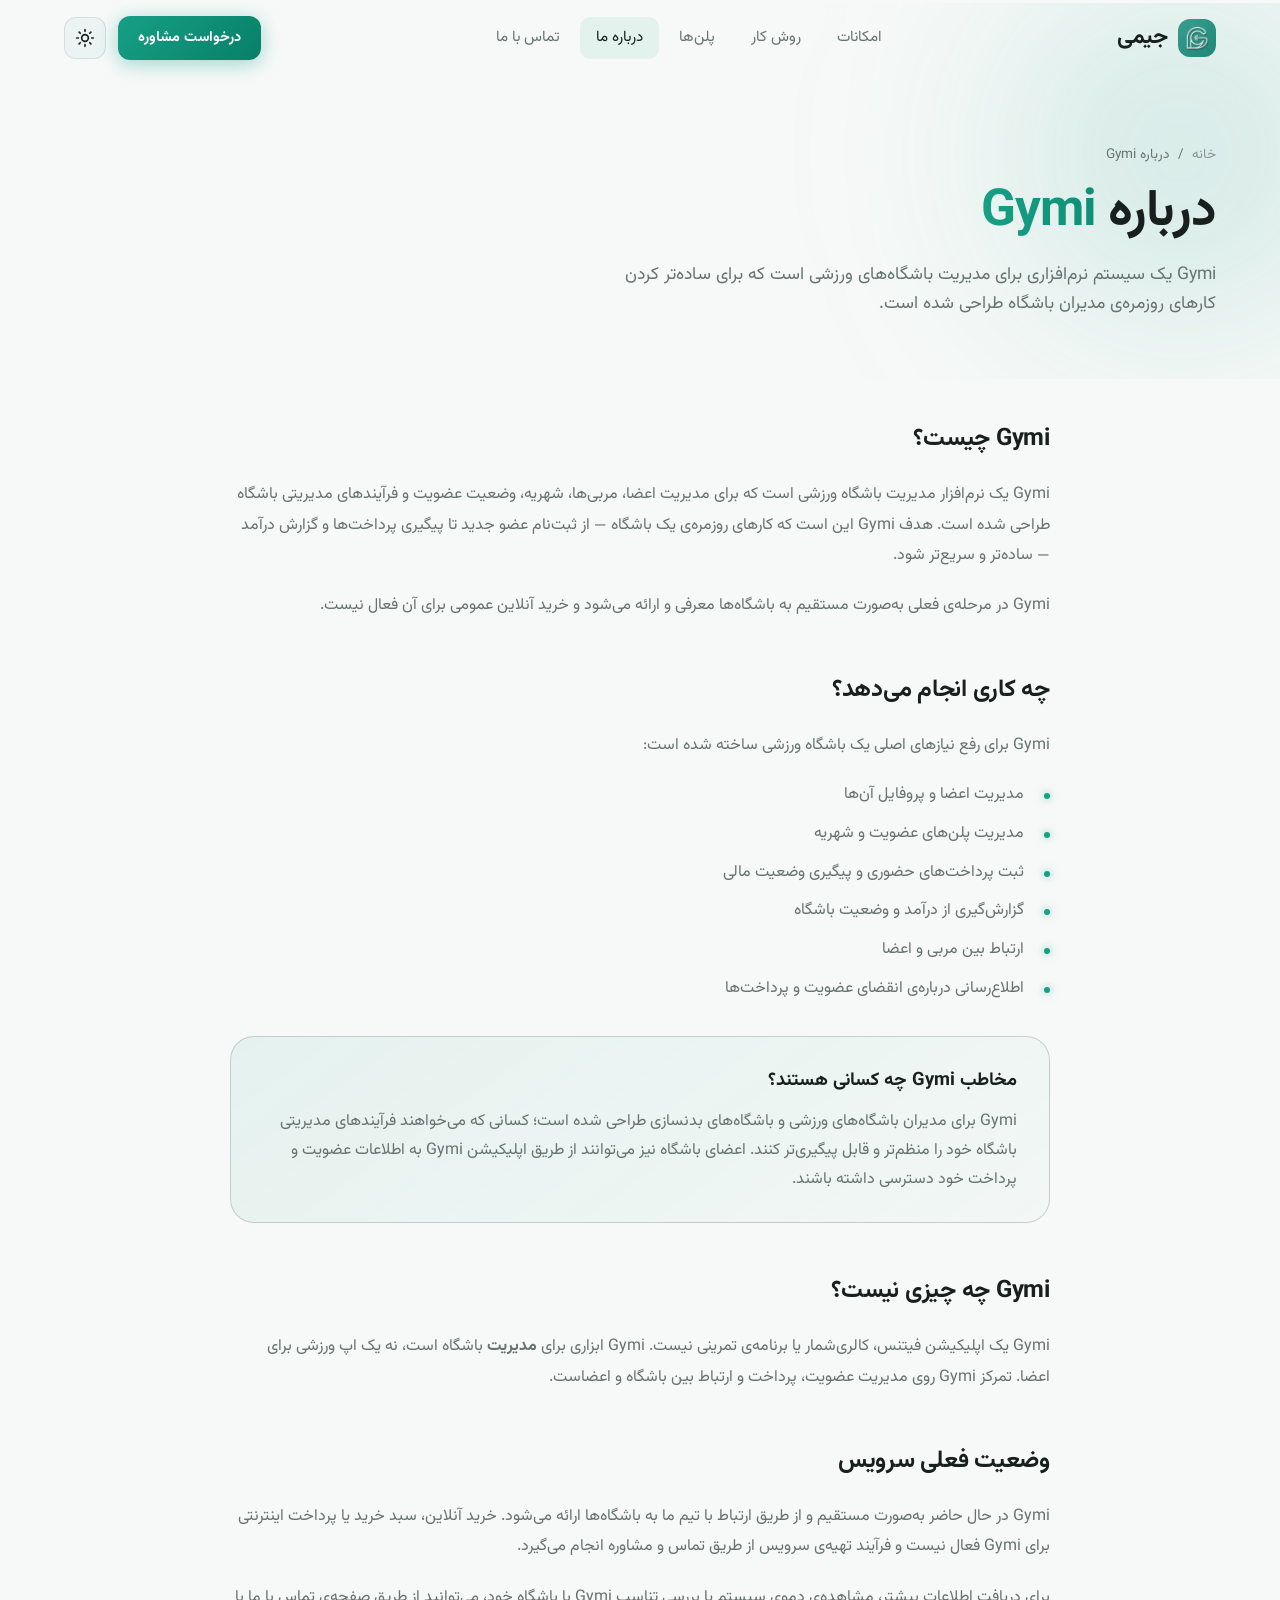
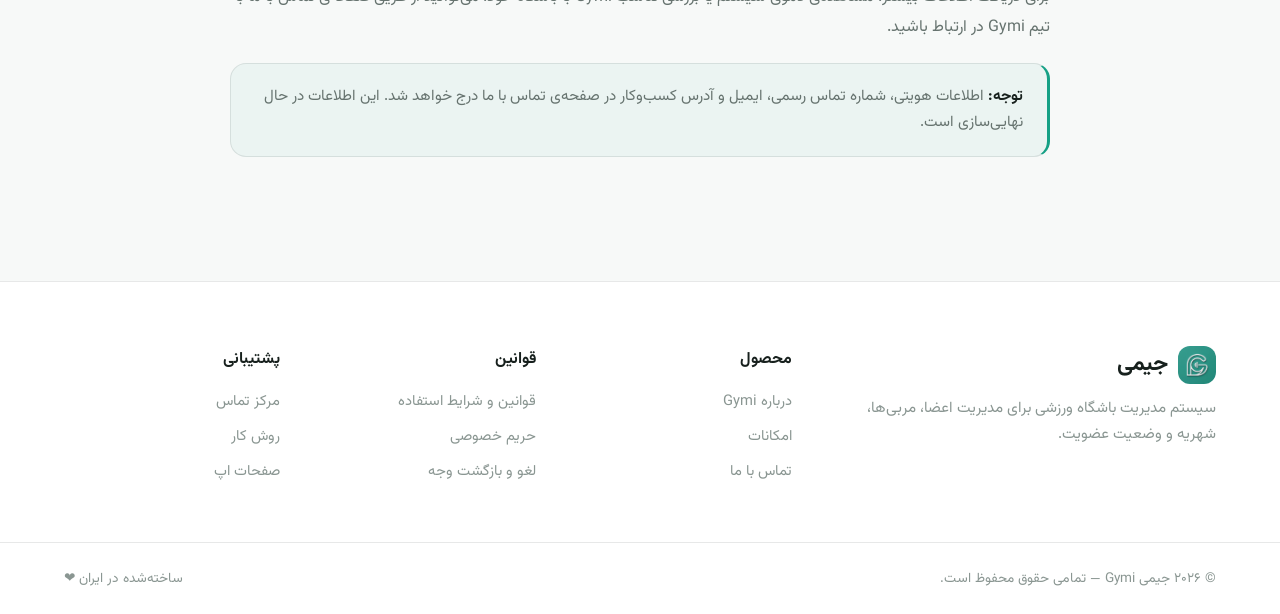
==== commit 19e3a334: "add enamad trust seal to footer" ====
--- a/about.html
+++ b/about.html
@@ -167,9 +167,11 @@
                 </a>
                 <p>سیستم مدیریت باشگاه ورزشی برای مدیریت اعضا، مربی‌ها، شهریه و وضعیت عضویت.</p>
                 <div class="trust-badges" aria-label="نمادهای اعتماد">
-                    <div class="trust-badge-placeholder" title="محل قرارگیری نماد اعتماد الکترونیکی"><span>نماد
-                            اعتماد</span></div>
-                    <div class="trust-badge-placeholder" title="محل قرارگیری نماد ساماندهی"><span>ساماندهی</span></div>
+                    <a referrerpolicy='origin' target='_blank'
+                        href='https://trustseal.enamad.ir/?id=8086286&Code=j3w3GY9YCtiuMssNuLTYqpXYk4aoixWm'><img
+                            referrerpolicy='origin'
+                            src='https://trustseal.enamad.ir/logo.aspx?id=8086286&Code=j3w3GY9YCtiuMssNuLTYqpXYk4aoixWm'
+                            alt='' style='cursor:pointer' code='j3w3GY9YCtiuMssNuLTYqpXYk4aoixWm'></a>
                 </div>
             </div>
             <div class="footer-links">
